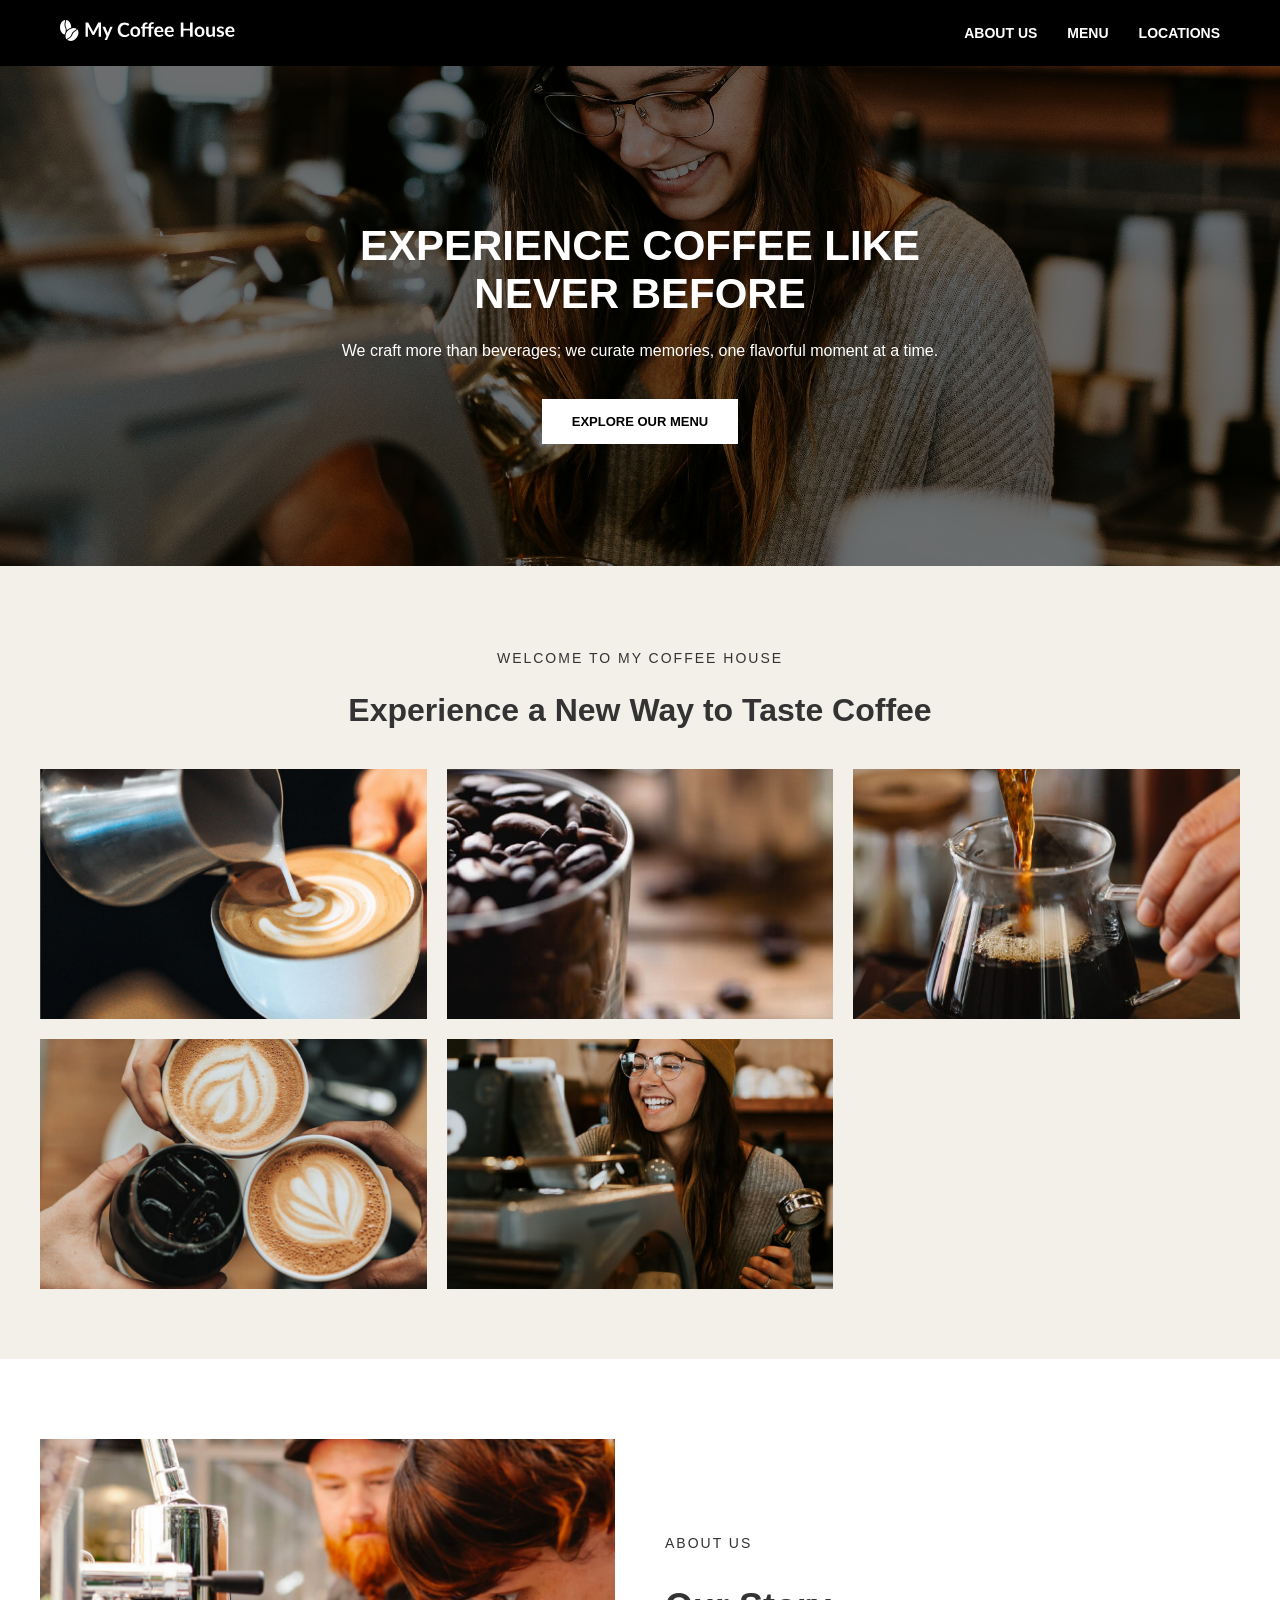
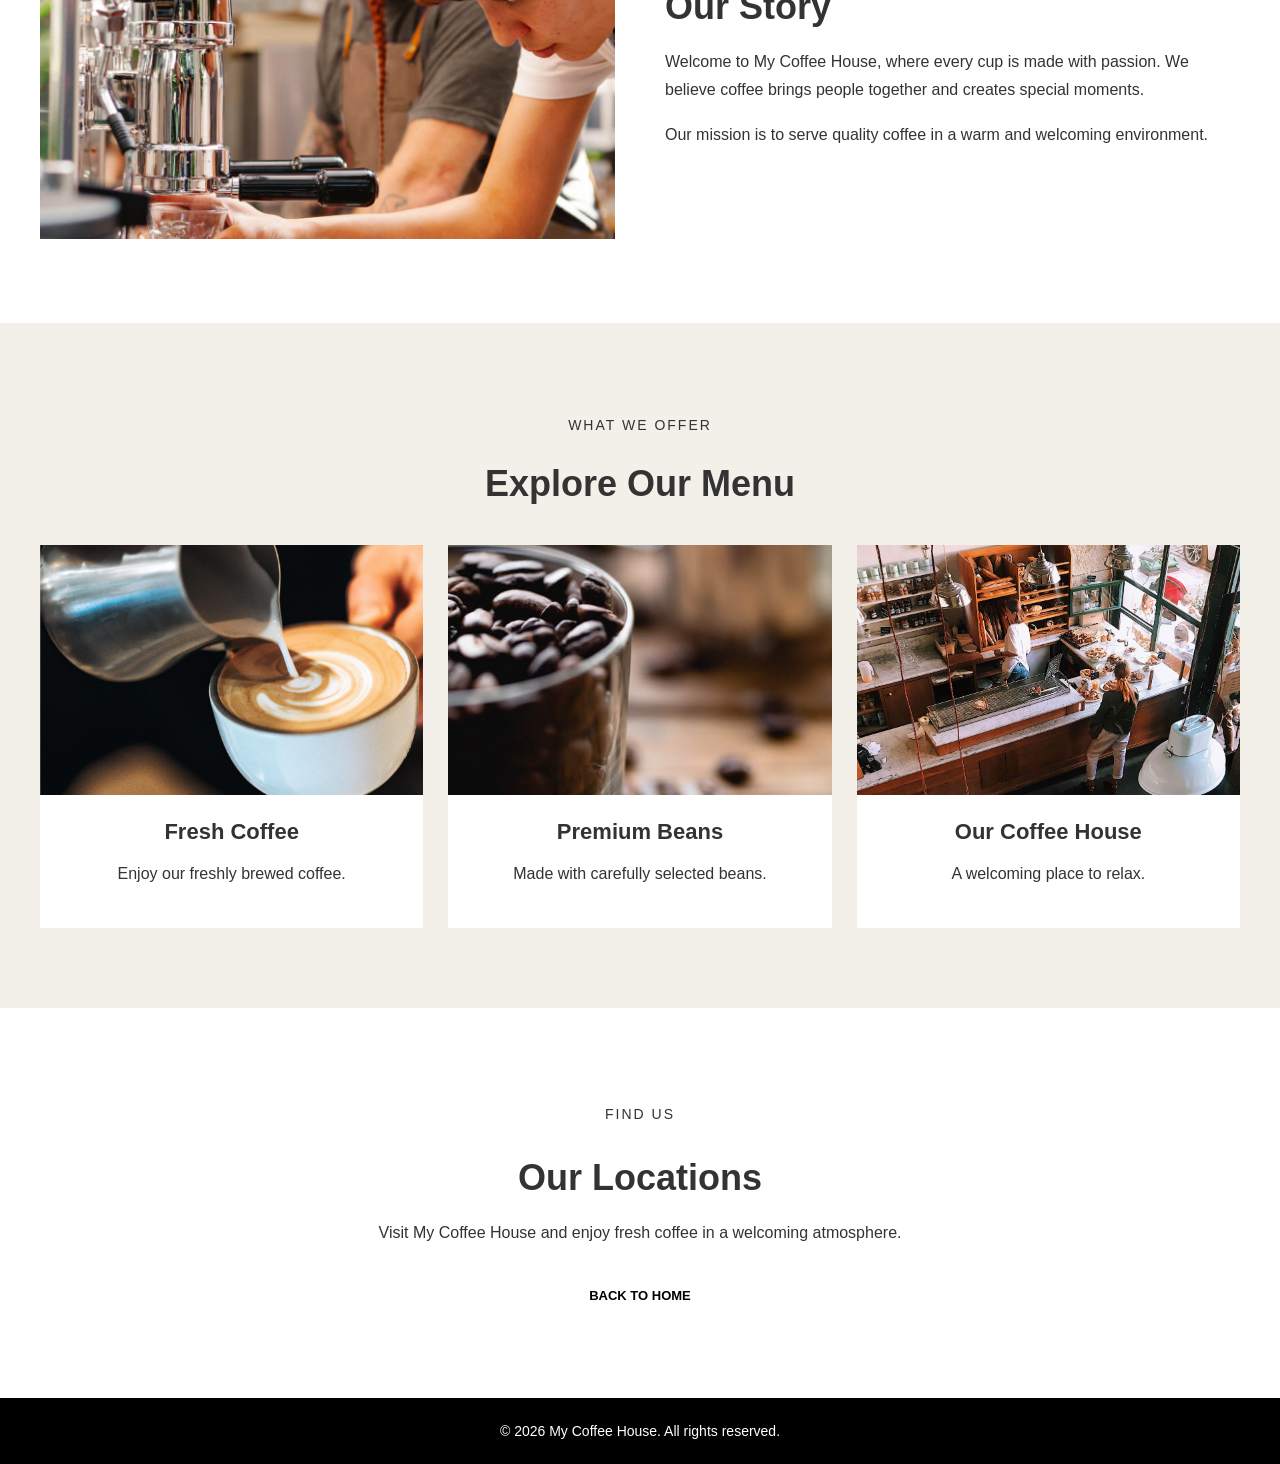
==== index.html @ e70e04a1 "Complete responsive coffee house midterm project" ====
<!DOCTYPE html>
<html lang="en">
<head>
    <meta charset="UTF-8">
    <meta name="viewport" content="width=device-width, initial-scale=1.0">
    <title>Midterm Project</title>

<link rel="stylesheet" href="css/main.css">

</head>
<body>
<!-- Main navigation with the logo and links to the website sections -->

<header>
    <nav aria-label="Main navigation">
        <a href="#home">
            <img src="images/my-coffee-shop-logo.svg"
                 alt="My Coffee House">
        </a>

        <ul>
            <li><a href="#about">About Us</a></li>
            <li><a href="#menu">Menu</a></li>
            <li><a href="#locations">Locations</a></li>
        </ul>
    </nav>
</header>

<main id="home">
  <section class="hero">
        <div class="hero-content">
            <h1>Experience Coffee Like Never Before</h1>
            <p>We craft more than beverages; we curate memories, one flavorful moment at a time.</p>
            <a href="#menu" class="btn">Explore Our Menu</a>
        </div>
    </section>

<!-- Coffee gallery with different coffee photos -->
<section class="coffee-gallery">
    <div class="container">
        <p class="section-label">Welcome to My Coffee House</p>
        <h2>Experience a New Way to Taste Coffee</h2>

        <div class="gallery-grid">
            <img src="images/latte.jpeg" alt="Latte coffee">
            <img src="images/coffee-beans.jpeg" alt="Coffee beans">
            <img src="images/pouring-coffee.jpeg" alt="Pouring coffee">
            <img src="images/three-cups.jpeg" alt="Three cups of coffee">
            <img src="images/smiling-employee.jpeg" alt="Coffee shop employee">
        </div>
    </div>
</section>

<!-- About Us section -->
<section id="about" class="about">
    <div class="container about-grid">
        <div class="about-image">
            <img src="images/about-us.jpeg"
                 alt="Inside our coffee shop">
        </div>

        <div class="about-content">
            <p class="section-label">About Us</p>
            <h2>Our Story</h2>
            <p>
                Welcome to My Coffee House, where
                every cup is made with passion.
                We believe coffee brings people
                together and creates special moments.
            </p>
            <p>
                Our mission is to serve quality
                coffee in a warm and welcoming
                environment.
            </p>
        </div>
    </div>
</section>


<!-- Menu section -->
<section id="menu" class="menu-section">
    <div class="container">
        <p class="section-label">What We Offer</p>
        <h2>Explore Our Menu</h2>

        <div class="menu-grid">
            <div class="menu-item">
                <img src="images/latte.jpeg" alt="Latte coffee">
                <h3>Fresh Coffee</h3>
                <p>Enjoy our freshly brewed coffee.</p>
            </div>

            <div class="menu-item">
                <img src="images/coffee-beans.jpeg" alt="Coffee beans">
                <h3>Premium Beans</h3>
                <p>Made with carefully selected beans.</p>
            </div>

            <div class="menu-item">
                <img src="images/coffee-shop.jpeg" alt="Coffee shop">
                <h3>Our Coffee House</h3>
                <p>A welcoming place to relax.</p>
            </div>
        </div>
    </div>
</section>

<!-- Locations section -->
<section id="locations" class="locations">
    <div class="container">
        <p class="section-label">Find Us</p>
        <h2>Our Locations</h2>

        <p>Visit My Coffee House and enjoy
        fresh coffee in a welcoming atmosphere.</p>

        <a href="#home" class="btn">Back to Home</a>
    </div>
</section>
</main>
<!-- Footer with copyright information -->
<footer class="footer">
    <div class="container">
        <p>&copy; 2026 My Coffee House. All rights reserved.</p>
    </div>
</footer>
</body>
</html>
---- css/main.css ----
/* Basic page styles */
* {
    box-sizing: border-box;
}

body {
    margin: 0;
    font-family: Arial, sans-serif;
    background-color: #f3f0e9;
    color: #333;
}

/* Header and navigation */
header {
    background-color: #000;
    padding: 20px 0;
}

nav {
    max-width: 1200px;
    margin: auto;
    display: flex;
    justify-content: space-between;
    align-items: center;
    padding: 0 20px;
}

nav img {
    width: 180px;
}

nav ul {
    display: flex;
    gap: 30px;
    list-style: none;
    margin: 0;
    padding: 0;
}

nav a {
    color: white;
    text-decoration: none;
    font-weight: bold;
    text-transform: uppercase;
    font-size: 14px;
}

/* Main hero section */
.hero {
    min-height: 500px;
    background-image:
        linear-gradient(rgba(0,0,0,0.55),
        rgba(0,0,0,0.55)),
        url("../images/hero-background.jpg");
    background-size: cover;
    background-position: center;
    display: flex;
    justify-content: center;
    align-items: center;
    text-align: center;
    padding: 60px 20px;
}

.hero-content {
    max-width: 650px;
    color: white;
}

.hero h1 {
    font-size: 42px;
    text-transform: uppercase;
    margin-bottom: 20px;
}

.hero p {
    font-size: 16px;
    line-height: 1.6;
    margin-bottom: 35px;
}

.btn {
    display: inline-block;
    background-color: white;
    color: black;
    padding: 15px 30px;
    text-decoration: none;
    text-transform: uppercase;
    font-weight: bold;
    font-size: 13px;
}

/* Mobile navigation */
@media (max-width: 600px) {
    nav {
        flex-direction: column;
        gap: 15px;
    }

    nav ul {
        gap: 15px;
    }

    .hero h1 {
        font-size: 30px;
    }
}

/* Hero background and text */
.hero {
    min-height: 500px;
    background-image: linear-gradient(
        rgba(0, 0, 0, 0.5),
        rgba(0, 0, 0, 0.5)
    ), url("../images/hero-background.jpg");
    background-size: cover;
    background-position: center;
    display: flex;
    align-items: center;
    justify-content: center;
    text-align: center;
}

.hero-content {
    color: white;
    max-width: 650px;
    padding: 20px;
}

/* Coffee gallery section */
.coffee-gallery {
    padding: 70px 20px;
    text-align: center;
    background-color: #f3f0e9;
}

.container {
    max-width: 1200px;
    margin: 0 auto;
}

.section-label {
    font-size: 14px;
    text-transform: uppercase;
    letter-spacing: 2px;
}

.coffee-gallery h2 {
    font-size: 32px;
    margin-bottom: 40px;
}

.gallery-grid {
    display: grid;
    grid-template-columns: repeat(3, 1fr);
    gap: 20px;
}

.gallery-grid img {
    width: 100%;
    height: 250px;
    object-fit: cover;
    display: block;
}

/* Tablet */
@media (max-width: 900px) {
    .gallery-grid {
        grid-template-columns: repeat(2, 1fr);
    }
}

/* Mobile */
@media (max-width: 600px) {
    .gallery-grid {
        grid-template-columns: 1fr;
    }

    .coffee-gallery h2 {
        font-size: 26px;
    }
}

/* About Us section */
.about {
    padding: 80px 20px;
    background-color: #ffffff;
}

.about-grid {
    display: grid;
    grid-template-columns: 1fr 1fr;
    gap: 50px;
    align-items: center;
}

.about-image img {
    width: 100%;
    height: 400px;
    object-fit: cover;
}

.about-content h2 {
    font-size: 36px;
    margin-bottom: 20px;
}

.about-content p {
    line-height: 1.8;
}

/* Mobile About Us */
@media (max-width: 600px) {
    .about-grid {
        grid-template-columns: 1fr;
    }

    .about-image img {
        height: auto;
    }
}

/* Menu section */
.menu-section {
    padding: 80px 20px;
    background-color: #f3f0e9;
    text-align: center;
}

.menu-section h2 {
    font-size: 36px;
    margin-bottom: 40px;
}

.menu-grid {
    display: grid;
    grid-template-columns: repeat(3, 1fr);
    gap: 25px;
}

.menu-item {
    background-color: white;
    padding-bottom: 25px;
}

.menu-item img {
    width: 100%;
    height: 250px;
    object-fit: cover;
}

.menu-item h3 {
    font-size: 22px;
    margin: 20px 0 10px;
}

.menu-item p {
    padding: 0 15px;
    line-height: 1.6;
}

/* Responsive menu */
@media (max-width: 900px) {
    .menu-grid {
        grid-template-columns: repeat(2, 1fr);
    }
}

@media (max-width: 600px) {
    .menu-grid {
        grid-template-columns: 1fr;
    }
}
/* Locations section */
.locations {
    padding: 80px 20px;
    background-color: #ffffff;
    text-align: center;
}

.locations h2 {
    font-size: 36px;
    margin-bottom: 20px;
}

.locations p {
    line-height: 1.8;
    margin-bottom: 25px;
}
/* Footer styles */
.footer {
    background-color: #000;
    color: white;
    text-align: center;
    padding: 25px 20px;
}

.footer p {
    margin: 0;
    font-size: 14px;
}

/* Navigation spacing */
.header nav {
    display: flex;
    justify-content: space-between;
    align-items: center;
    gap: 20px;
}

.header nav > div {
    display: flex;
    align-items: center;
    gap: 25px;
}

@media (max-width: 600px) {
    .header nav {
        flex-direction: column;
        gap: 15px;
    }

    .header nav > div {
        gap: 15px;
        flex-wrap: wrap;
        justify-content: center;
    }
}
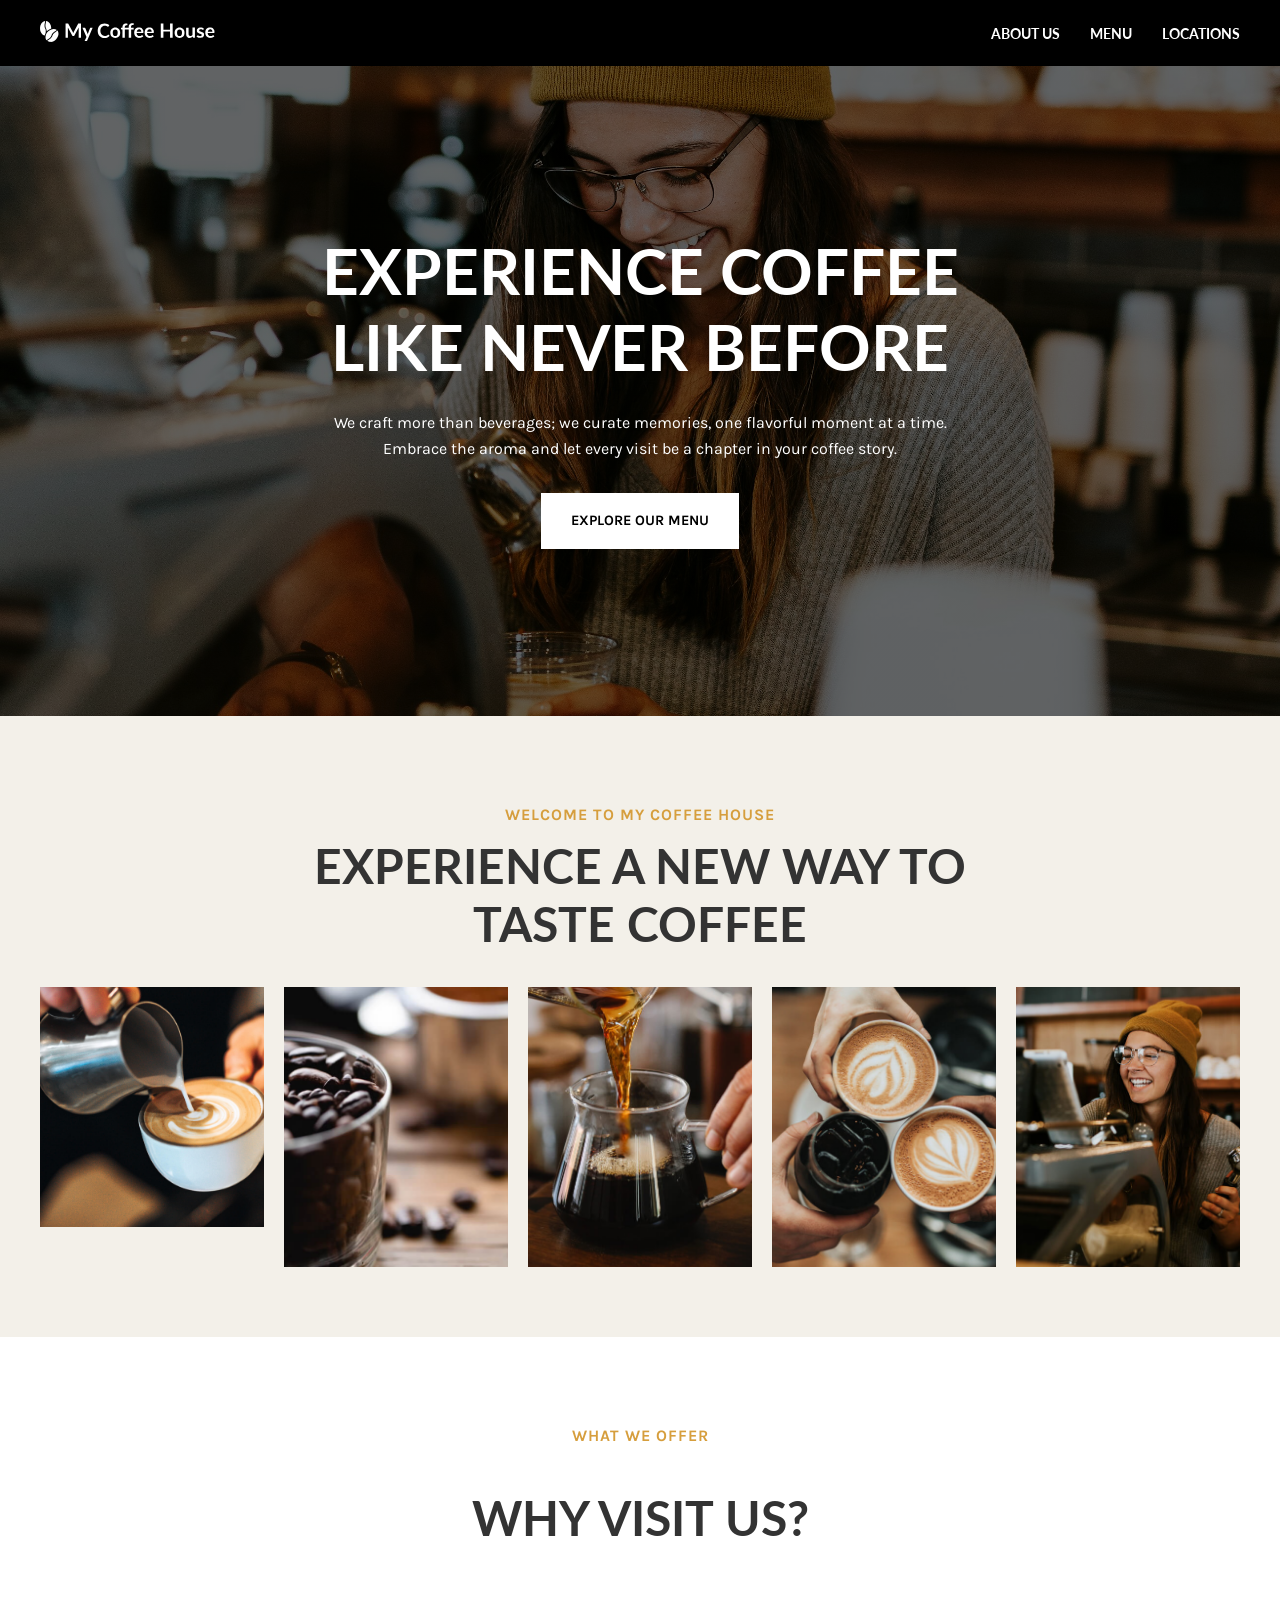
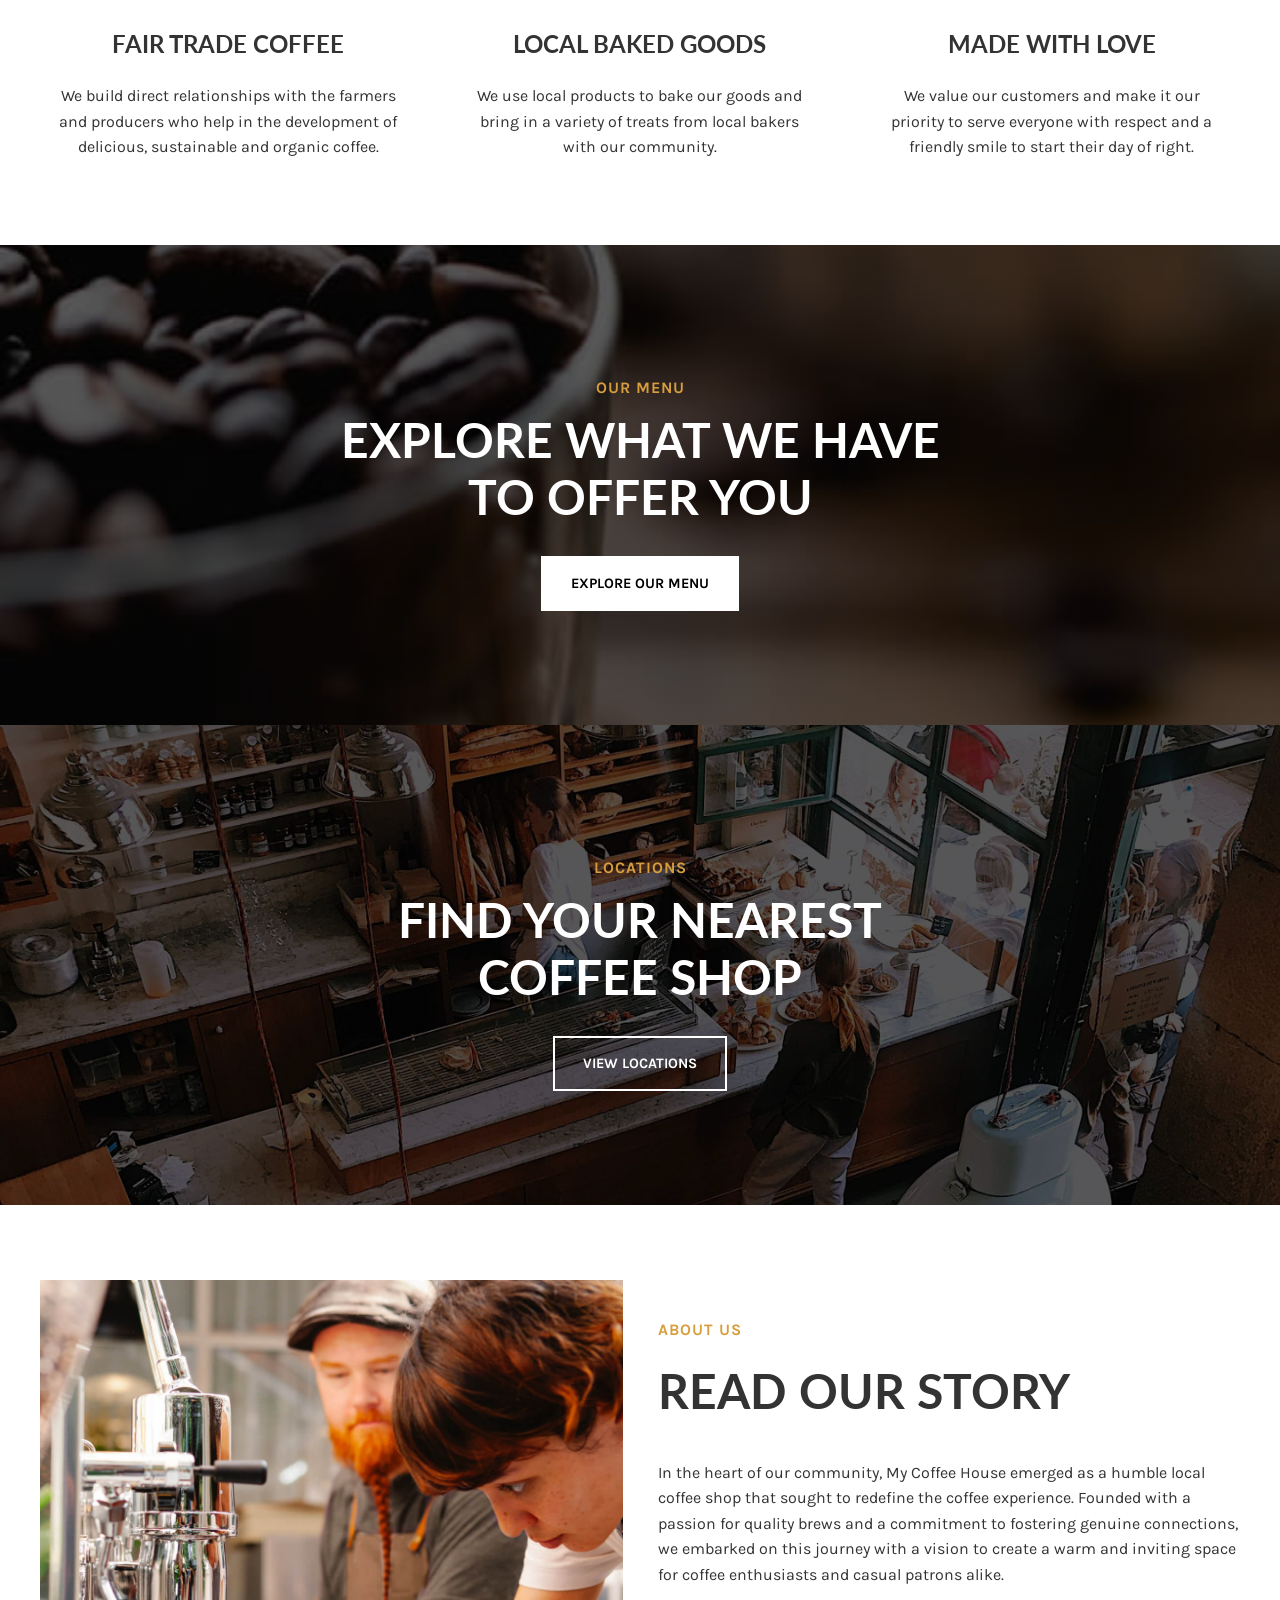
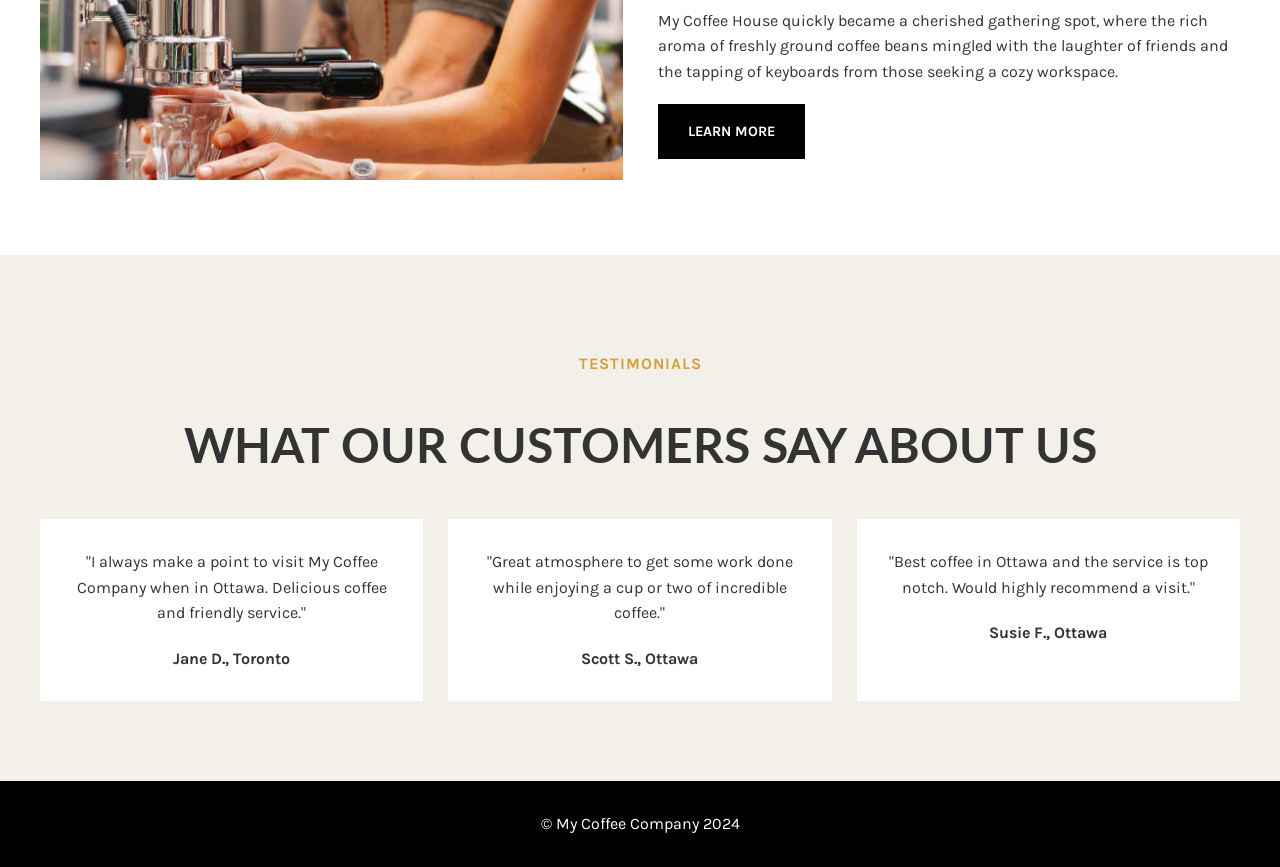
==== commit 8903c2c4: "Update midterm website layout and styling" ====
--- a/index.html
+++ b/index.html
@@ -4,22 +4,19 @@
 <head>
     <meta charset="UTF-8">
     <meta name="viewport" content="width=device-width, initial-scale=1.0">
-    <title>Midterm Project</title>
-
-<link rel="stylesheet" href="css/main.css">
-
+    <meta name="description" content="Discover delicious coffee, local baked goods and a welcoming atmosphere at My Coffee House.">
+    <title>My Coffee House</title>
+    <link rel="stylesheet" href="css/main.css">
 </head>
 <body>
-<!-- Main navigation with the logo and links to the website sections -->
 
-<header>
-    <nav aria-label="Main navigation">
-        <a href="#home">
-            <img src="images/my-coffee-shop-logo.svg"
-                 alt="My Coffee House">
+<header class="site-header">
+    <nav class="container" aria-label="Main navigation">
+        <a href="#home" class="logo" aria-label="My Coffee House homepage">
+            <img src="images/my-coffee-shop-logo.svg" alt="My Coffee House">
         </a>
 
-        <ul>
+        <ul class="nav-links">
             <li><a href="#about">About Us</a></li>
             <li><a href="#menu">Menu</a></li>
             <li><a href="#locations">Locations</a></li>
@@ -28,103 +25,164 @@
 </header>
 
 <main id="home">
-  <section class="hero">
-        <div class="hero-content">
-            <h1>Experience Coffee Like Never Before</h1>
-            <p>We craft more than beverages; we curate memories, one flavorful moment at a time.</p>
-            <a href="#menu" class="btn">Explore Our Menu</a>
+
+    <!-- Hero section -->
+    <section class="hero">
+        <div class="container hero-content">
+            <h1>Experience coffee like never before</h1>
+            <p>
+                We craft more than beverages; we curate memories, one
+                flavorful moment at a time. Embrace the aroma and let
+                every visit be a chapter in your coffee story.
+            </p>
+            <a href="#menu" class="btn">Explore our menu</a>
         </div>
     </section>
 
-<!-- Coffee gallery with different coffee photos -->
-<section class="coffee-gallery">
-    <div class="container">
-        <p class="section-label">Welcome to My Coffee House</p>
-        <h2>Experience a New Way to Taste Coffee</h2>
+    <!-- Welcome and coffee gallery -->
+    <section class="coffee-gallery">
+        <div class="container">
+            <p class="section-label">Welcome to My Coffee House</p>
+            <h2>EXPERIENCE A NEW WAY TO TASTE COFFEE</h2>
 
-        <div class="gallery-grid">
-            <img src="images/latte.jpeg" alt="Latte coffee">
-            <img src="images/coffee-beans.jpeg" alt="Coffee beans">
-            <img src="images/pouring-coffee.jpeg" alt="Pouring coffee">
-            <img src="images/three-cups.jpeg" alt="Three cups of coffee">
-            <img src="images/smiling-employee.jpeg" alt="Coffee shop employee">
+            <div class="gallery-grid">
+                <img src="images/latte.jpeg" alt="Latte coffee">
+                <img src="images/coffee-beans.jpeg" alt="Coffee beans">
+                <img src="images/pouring-coffee.jpeg" alt="Pouring coffee">
+                <img src="images/three-cups.jpeg" alt="Three cups of coffee">
+                <img src="images/smiling-employee.jpeg" alt="Coffee shop employee">
+            </div>
         </div>
-    </div>
-</section>
+    </section>
 
-<!-- About Us section -->
-<section id="about" class="about">
-    <div class="container about-grid">
-        <div class="about-image">
-            <img src="images/about-us.jpeg"
-                 alt="Inside our coffee shop">
+    <!-- What we offer -->
+    <section class="offers">
+        <div class="container">
+            <p class="section-label">What we Offer</p>
+            <h2>Why visit us?</h2>
+
+            <div class="offers-grid">
+                <article class="offer-item">
+                    <h3>Fair Trade Coffee</h3>
+                    <p>
+                        We build direct relationships with the farmers and
+                        producers who help in the development of delicious,
+                        sustainable and organic coffee.
+                    </p>
+                </article>
+
+                <article class="offer-item">
+                    <h3>Local baked goods</h3>
+                    <p>
+                        We use local products to bake our goods and bring in
+                        a variety of treats from local bakers with our community.
+                    </p>
+                </article>
+
+                <article class="offer-item">
+                    <h3>Made with love</h3>
+                    <p>
+                        We value our customers and make it our priority to
+                        serve everyone with respect and a friendly smile
+                        to start their day of right.
+                    </p>
+                </article>
+            </div>
         </div>
+    </section>
 
-        <div class="about-content">
-            <p class="section-label">About Us</p>
-            <h2>Our Story</h2>
-            <p>
-                Welcome to My Coffee House, where
-                every cup is made with passion.
-                We believe coffee brings people
-                together and creates special moments.
-            </p>
-            <p>
-                Our mission is to serve quality
-                coffee in a warm and welcoming
-                environment.
-            </p>
+    <!-- Menu section -->
+    <section id="menu" class="menu-section">
+        <div class="container">
+            <p class="section-label">Our Menu</p>
+            <h2>Explore what we have to offer you</h2>
+            <a href="#" class="btn">Explore our menu</a>
         </div>
-    </div>
-</section>
+    </section>
 
+    <!-- Locations section -->
+    <section id="locations" class="locations">
+        <div class="container">
+            <p class="section-label">Locations</p>
+            <h2>Find your nearest coffee shop</h2>
+            <a href="#" class="btn btn-outline">View Locations</a>
+        </div>
+    </section>
 
-<!-- Menu section -->
-<section id="menu" class="menu-section">
-    <div class="container">
-        <p class="section-label">What We Offer</p>
-        <h2>Explore Our Menu</h2>
-
-        <div class="menu-grid">
-            <div class="menu-item">
-                <img src="images/latte.jpeg" alt="Latte coffee">
-                <h3>Fresh Coffee</h3>
-                <p>Enjoy our freshly brewed coffee.</p>
+    <!-- About Us -->
+    <section id="about" class="about">
+        <div class="container about-grid">
+            <div class="about-image">
+                <img src="images/about-us.jpeg" alt="Inside our coffee shop">
             </div>
 
-            <div class="menu-item">
-                <img src="images/coffee-beans.jpeg" alt="Coffee beans">
-                <h3>Premium Beans</h3>
-                <p>Made with carefully selected beans.</p>
-            </div>
+            <div class="about-content">
+                <p class="section-label">About Us</p>
+                <h2>Read our story</h2>
 
-            <div class="menu-item">
-                <img src="images/coffee-shop.jpeg" alt="Coffee shop">
-                <h3>Our Coffee House</h3>
-                <p>A welcoming place to relax.</p>
+                <p>
+                    In the heart of our community, My Coffee House emerged
+                    as a humble local coffee shop that sought to redefine
+                    the coffee experience. Founded with a passion for
+                    quality brews and a commitment to fostering genuine
+                    connections, we embarked on this journey with a vision
+                    to create a warm and inviting space for coffee
+                    enthusiasts and casual patrons alike.
+                </p>
+
+                <p>
+                    My Coffee House quickly became a cherished gathering
+                    spot, where the rich aroma of freshly ground coffee
+                    beans mingled with the laughter of friends and the
+                    tapping of keyboards from those seeking a cozy workspace.
+                </p>
+
+                <a href="#" class="btn">Learn more</a>
             </div>
         </div>
-    </div>
-</section>
+    </section>
 
-<!-- Locations section -->
-<section id="locations" class="locations">
-    <div class="container">
-        <p class="section-label">Find Us</p>
-        <h2>Our Locations</h2>
+    <!-- Testimonials -->
+    <section class="testimonials">
+        <div class="container">
+            <p class="section-label">Testimonials</p>
+            <h2>What our customers say about us</h2>
 
-        <p>Visit My Coffee House and enjoy
-        fresh coffee in a welcoming atmosphere.</p>
+            <div class="testimonials-grid">
+                <blockquote>
+                    <p>
+                        "I always make a point to visit My Coffee Company
+                        when in Ottawa. Delicious coffee and friendly service."
+                    </p>
+                    <footer>Jane D., Toronto</footer>
+                </blockquote>
 
-        <a href="#home" class="btn">Back to Home</a>
-    </div>
-</section>
+                <blockquote>
+                    <p>
+                        "Great atmosphere to get some work done while
+                        enjoying a cup or two of incredible coffee."
+                    </p>
+                    <footer>Scott S., Ottawa</footer>
+                </blockquote>
+
+                <blockquote>
+                    <p>
+                        "Best coffee in Ottawa and the service is top notch.
+                        Would highly recommend a visit."
+                    </p>
+                    <footer>Susie F., Ottawa</footer>
+                </blockquote>
+            </div>
+        </div>
+    </section>
+
 </main>
-<!-- Footer with copyright information -->
+
 <footer class="footer">
     <div class="container">
-        <p>&copy; 2026 My Coffee House. All rights reserved.</p>
+        <p>&copy; My Coffee Company 2024</p>
     </div>
 </footer>
+
 </body>
 </html>
--- a/css/main.css
+++ b/css/main.css
@@ -1,328 +1,421 @@
 
-/* Basic page styles */
+@import url('https://fonts.googleapis.com/css2?family=Karla:wght@400;500;600;700&family=Lato:wght@400;700;900&display=swap');
+
+/* Base styles - mobile first */
+:root {
+    --black: #000000;
+    --white: #ffffff;
+    --cream: #f3f0e9;
+    --gold: #d69e3d;
+    --text: #333333;
+}
+
 * {
     box-sizing: border-box;
 }
 
+html {
+    scroll-behavior: smooth;
+}
+
 body {
     margin: 0;
-    font-family: Arial, sans-serif;
-    background-color: #f3f0e9;
-    color: #333;
+    font-family: 'Karla', sans-serif;
+    color: var(--text);
+    background: var(--cream);
+    line-height: 1.6;
+}
+
+img {
+    display: block;
+    max-width: 100%;
+}
+
+.container {
+    width: min(100% - 40px, 1200px);
+    margin-inline: auto;
+}
+
+h1, h2, h3, nav {
+    font-family: 'Lato', sans-serif;
+}
+
+h1, h2, h3 {
+    line-height: 1.2;
+}
+
+h2 {
+    font-size: 2rem;
+    text-transform: uppercase;
+}
+
+.section-label {
+    color: var(--gold);
+    text-transform: uppercase;
+    font-weight: 700;
+    letter-spacing: 1px;
+    margin-bottom: 10px;
 }
 
 /* Header and navigation */
-header {
-    background-color: #000;
+.site-header {
+    background: var(--black);
     padding: 20px 0;
 }
 
-nav {
-    max-width: 1200px;
-    margin: auto;
+.site-header nav {
     display: flex;
-    justify-content: space-between;
+    flex-direction: column;
     align-items: center;
-    padding: 0 20px;
-}
-
-nav img {
+    gap: 20px;
+}
+
+.logo img {
     width: 180px;
 }
 
-nav ul {
-    display: flex;
-    gap: 30px;
-    list-style: none;
-    margin: 0;
-    padding: 0;
-}
-
-nav a {
-    color: white;
-    text-decoration: none;
-    font-weight: bold;
-    text-transform: uppercase;
-    font-size: 14px;
-}
-
-/* Main hero section */
-.hero {
-    min-height: 500px;
-    background-image:
-        linear-gradient(rgba(0,0,0,0.55),
-        rgba(0,0,0,0.55)),
-        url("../images/hero-background.jpg");
-    background-size: cover;
-    background-position: center;
+.nav-links {
     display: flex;
     justify-content: center;
-    align-items: center;
-    text-align: center;
-    padding: 60px 20px;
-}
-
-.hero-content {
-    max-width: 650px;
-    color: white;
-}
-
-.hero h1 {
-    font-size: 42px;
-    text-transform: uppercase;
-    margin-bottom: 20px;
-}
-
-.hero p {
-    font-size: 16px;
-    line-height: 1.6;
-    margin-bottom: 35px;
-}
-
+    flex-wrap: wrap;
+    gap: 15px;
+    list-style: none;
+    padding: 0;
+    margin: 0;
+}
+
+.nav-links a {
+    color: var(--white);
+    text-decoration: none;
+    text-transform: uppercase;
+    font-size: 0.9rem;
+    font-weight: 700;
+    transition: color 0.3s ease;
+}
+
+.nav-links a:hover,
+.nav-links a:focus-visible {
+    color: var(--gold);
+}
+
+/* Buttons */
 .btn {
     display: inline-block;
-    background-color: white;
-    color: black;
-    padding: 15px 30px;
+    padding: 14px 28px;
+    border: 2px solid var(--white);
+    background: var(--white);
+    color: var(--black);
     text-decoration: none;
     text-transform: uppercase;
-    font-weight: bold;
-    font-size: 13px;
-}
-
-/* Mobile navigation */
-@media (max-width: 600px) {
-    nav {
-        flex-direction: column;
-        gap: 15px;
-    }
-
-    nav ul {
-        gap: 15px;
-    }
-
-    .hero h1 {
-        font-size: 30px;
-    }
-}
-
-/* Hero background and text */
+    font-family: 'Karla', sans-serif;
+    font-size: 0.9rem;
+    font-weight: 700;
+    text-align: center;
+    transition: background-color 0.3s ease,
+                color 0.3s ease,
+                border-color 0.3s ease;
+}
+
+.btn:hover,
+.btn:focus-visible {
+    background: var(--gold);
+    color: var(--black);
+    border-color: var(--white);
+}
+
+.btn-outline {
+    background: transparent;
+    color: var(--white);
+}
+
+.btn-outline:hover,
+.btn-outline:focus-visible {
+    background: var(--white);
+    color: var(--black);
+    border-color: var(--white);
+}
+
+a:focus-visible {
+    outline: 3px solid var(--gold);
+    outline-offset: 4px;
+}
+
+/* Hero */
 .hero {
-    min-height: 500px;
-    background-image: linear-gradient(
-        rgba(0, 0, 0, 0.5),
-        rgba(0, 0, 0, 0.5)
-    ), url("../images/hero-background.jpg");
-    background-size: cover;
-    background-position: center;
+    min-height: 560px;
     display: flex;
     align-items: center;
-    justify-content: center;
-    text-align: center;
+    text-align: center;
+    color: var(--white);
+    padding: 80px 0;
+    background:
+        linear-gradient(rgba(0,0,0,0.55), rgba(0,0,0,0.55)),
+        url("../images/hero-background.jpg") center / cover no-repeat;
 }
 
 .hero-content {
-    color: white;
-    max-width: 650px;
-    padding: 20px;
-}
-
-/* Coffee gallery section */
+    max-width: 720px;
+}
+
+.hero h1 {
+    font-size: 2.4rem;
+    text-transform: uppercase;
+    margin: 0 0 24px;
+}
+
+.hero p {
+    font-size: 1rem;
+    margin: 0 auto 32px;
+    max-width: 620px;
+}
+
+/* Gallery */
 .coffee-gallery {
-    padding: 70px 20px;
-    text-align: center;
-    background-color: #f3f0e9;
-}
-
-.container {
-    max-width: 1200px;
-    margin: 0 auto;
-}
-
-.section-label {
-    font-size: 14px;
-    text-transform: uppercase;
-    letter-spacing: 2px;
+    padding: 70px 0;
+    text-align: center;
 }
 
 .coffee-gallery h2 {
-    font-size: 32px;
-    margin-bottom: 40px;
+    max-width: 800px;
+    margin: 0 auto 35px;
 }
 
 .gallery-grid {
     display: grid;
-    grid-template-columns: repeat(3, 1fr);
-    gap: 20px;
+    grid-template-columns: repeat(2, minmax(0, 1fr));
+    gap: 12px;
 }
 
 .gallery-grid img {
     width: 100%;
+    height: 180px;
+    object-fit: cover;
+}
+
+.gallery-grid img:first-child {
+    grid-column: 1 / -1;
     height: 250px;
-    object-fit: cover;
-    display: block;
-}
-
-/* Tablet */
-@media (max-width: 900px) {
-    .gallery-grid {
-        grid-template-columns: repeat(2, 1fr);
-    }
-}
-
-/* Mobile */
-@media (max-width: 600px) {
-    .gallery-grid {
-        grid-template-columns: 1fr;
-    }
-
-    .coffee-gallery h2 {
-        font-size: 26px;
-    }
-}
-
-/* About Us section */
+}
+
+/* What we offer */
+.offers {
+    padding: 70px 0;
+    text-align: center;
+    background: var(--white);
+}
+
+.offers-grid {
+    display: grid;
+    grid-template-columns: 1fr;
+    gap: 35px;
+    margin-top: 45px;
+}
+
+.offer-item {
+    padding: 15px;
+}
+
+.offer-item h3 {
+    font-size: 1.5rem;
+    text-transform: uppercase;
+}
+
+.offer-item p {
+    max-width: 360px;
+    margin: 0 auto;
+}
+
+/* Menu and locations */
+.menu-section,
+.locations {
+    min-height: 400px;
+    display: flex;
+    align-items: center;
+    text-align: center;
+    padding: 80px 0;
+    color: var(--white);
+}
+
+.menu-section {
+    background:
+        linear-gradient(rgba(0,0,0,0.65), rgba(0,0,0,0.65)),
+        url("../images/coffee-beans.jpeg") center / cover no-repeat;
+}
+
+.locations {
+    background:
+        linear-gradient(rgba(0,0,0,0.65), rgba(0,0,0,0.65)),
+        url("../images/coffee-shop.jpeg") center / cover no-repeat;
+}
+
+.menu-section h2,
+.locations h2 {
+    margin: 0 auto 30px;
+    max-width: 650px;
+}
+
+/* About */
 .about {
-    padding: 80px 20px;
-    background-color: #ffffff;
+    padding: 75px 0;
+    background: var(--white);
 }
 
 .about-grid {
     display: grid;
-    grid-template-columns: 1fr 1fr;
-    gap: 50px;
+    grid-template-columns: 1fr;
+    gap: 35px;
     align-items: center;
 }
 
 .about-image img {
     width: 100%;
-    height: 400px;
+    height: 350px;
     object-fit: cover;
 }
 
 .about-content h2 {
-    font-size: 36px;
+    margin-top: 0;
+}
+
+.about-content p {
     margin-bottom: 20px;
 }
 
-.about-content p {
-    line-height: 1.8;
-}
-
-/* Mobile About Us */
-@media (max-width: 600px) {
-    .about-grid {
-        grid-template-columns: 1fr;
-    }
-
-    .about-image img {
-        height: auto;
-    }
-}
-
-/* Menu section */
-.menu-section {
-    padding: 80px 20px;
-    background-color: #f3f0e9;
-    text-align: center;
-}
-
-.menu-section h2 {
-    font-size: 36px;
-    margin-bottom: 40px;
-}
-
-.menu-grid {
+.about-content .btn {
+    background: var(--black);
+    color: var(--white);
+    border-color: var(--black);
+}
+
+.about-content .btn:hover,
+.about-content .btn:focus-visible {
+    background: var(--gold);
+    color: var(--black);
+    border-color: var(--gold);
+}
+
+/* Testimonials */
+.testimonials {
+    padding: 80px 0;
+    text-align: center;
+}
+
+.testimonials-grid {
     display: grid;
-    grid-template-columns: repeat(3, 1fr);
+    grid-template-columns: 1fr;
     gap: 25px;
-}
-
-.menu-item {
-    background-color: white;
-    padding-bottom: 25px;
-}
-
-.menu-item img {
-    width: 100%;
-    height: 250px;
-    object-fit: cover;
-}
-
-.menu-item h3 {
-    font-size: 22px;
-    margin: 20px 0 10px;
-}
-
-.menu-item p {
-    padding: 0 15px;
-    line-height: 1.6;
-}
-
-/* Responsive menu */
-@media (max-width: 900px) {
-    .menu-grid {
-        grid-template-columns: repeat(2, 1fr);
-    }
-}
-
-@media (max-width: 600px) {
-    .menu-grid {
-        grid-template-columns: 1fr;
-    }
-}
-/* Locations section */
-.locations {
-    padding: 80px 20px;
-    background-color: #ffffff;
-    text-align: center;
-}
-
-.locations h2 {
-    font-size: 36px;
-    margin-bottom: 20px;
-}
-
-.locations p {
-    line-height: 1.8;
-    margin-bottom: 25px;
-}
-/* Footer styles */
+    margin-top: 45px;
+}
+
+.testimonials blockquote {
+    margin: 0;
+    padding: 30px 25px;
+    background: var(--white);
+}
+
+.testimonials blockquote p {
+    margin: 0 0 20px;
+}
+
+.testimonials blockquote footer {
+    font-weight: 700;
+}
+
+/* Footer */
 .footer {
-    background-color: #000;
-    color: white;
-    text-align: center;
-    padding: 25px 20px;
+    background: var(--black);
+    color: var(--white);
+    text-align: center;
+    padding: 30px 20px;
 }
 
 .footer p {
     margin: 0;
-    font-size: 14px;
-}
-
-/* Navigation spacing */
-.header nav {
-    display: flex;
-    justify-content: space-between;
-    align-items: center;
-    gap: 20px;
-}
-
-.header nav > div {
-    display: flex;
-    align-items: center;
-    gap: 25px;
-}
-
-@media (max-width: 600px) {
-    .header nav {
-        flex-direction: column;
-        gap: 15px;
-    }
-
-    .header nav > div {
-        gap: 15px;
-        flex-wrap: wrap;
-        justify-content: center;
-    }
-}
+}
+
+/* Tablet */
+@media (min-width: 768px) {
+    .site-header nav {
+        flex-direction: row;
+        justify-content: space-between;
+    }
+
+    .nav-links {
+        gap: 30px;
+    }
+
+    .hero h1 {
+        font-size: 3.5rem;
+    }
+
+    h2 {
+        font-size: 2.5rem;
+    }
+
+    .gallery-grid {
+        grid-template-columns: repeat(3, minmax(0, 1fr));
+        gap: 18px;
+    }
+
+    .gallery-grid img,
+    .gallery-grid img:first-child {
+        grid-column: auto;
+        height: 240px;
+    }
+
+    .offers-grid {
+        grid-template-columns: repeat(3, 1fr);
+    }
+
+    .about-grid {
+        grid-template-columns: 1fr 1fr;
+    }
+
+    .testimonials-grid {
+        grid-template-columns: repeat(3, 1fr);
+    }
+}
+
+/* Desktop */
+@media (min-width: 1100px) {
+    .hero {
+        min-height: 650px;
+    }
+
+    .hero h1 {
+        font-size: 4rem;
+    }
+
+    h2 {
+        font-size: 3rem;
+    }
+
+    .gallery-grid {
+        grid-template-columns: repeat(5, minmax(0, 1fr));
+        gap: 20px;
+    }
+
+    .gallery-grid img {
+        height: 280px;
+    }
+
+    .about-image img {
+        height: 500px;
+    }
+
+    .menu-section,
+    .locations {
+        min-height: 480px;
+    }
+}
+
+@media (prefers-reduced-motion: reduce) {
+    html {
+        scroll-behavior: auto;
+    }
+
+    .btn,
+    .nav-links a {
+        transition: none;
+    }
+}
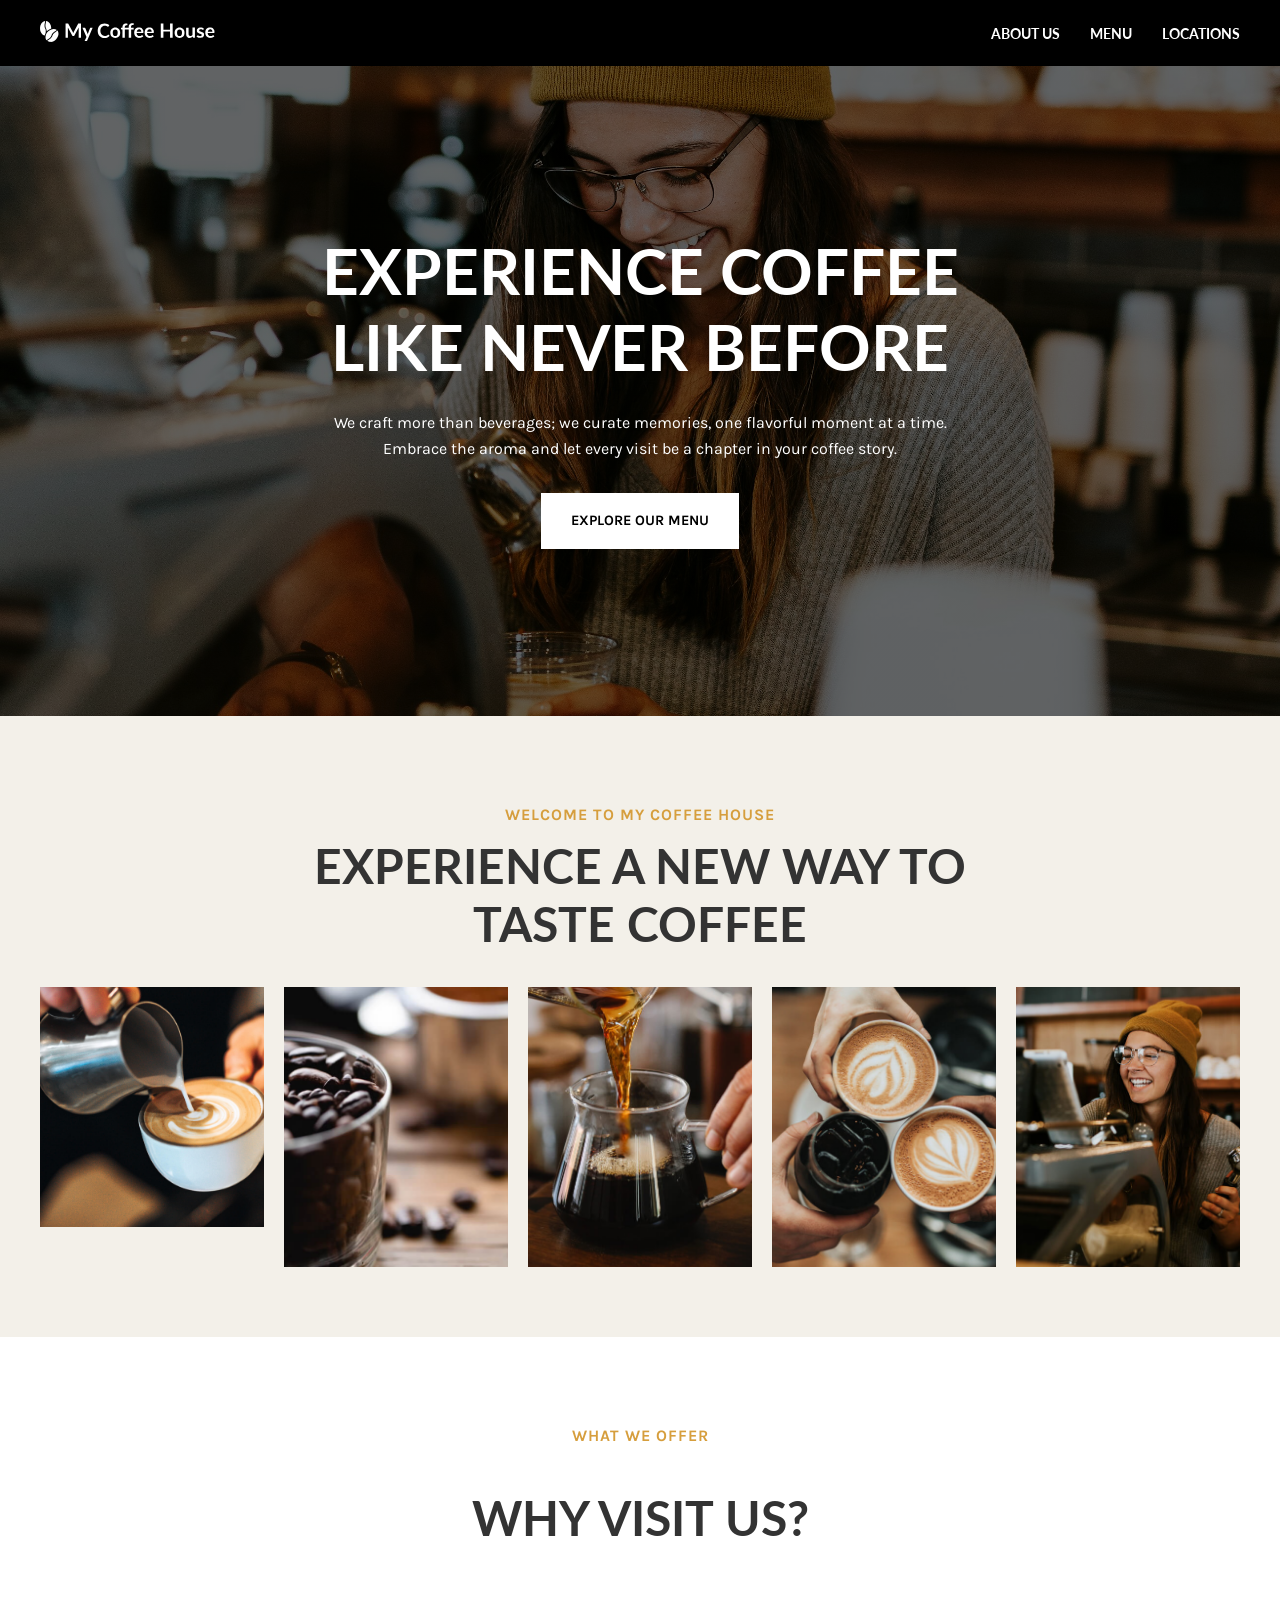
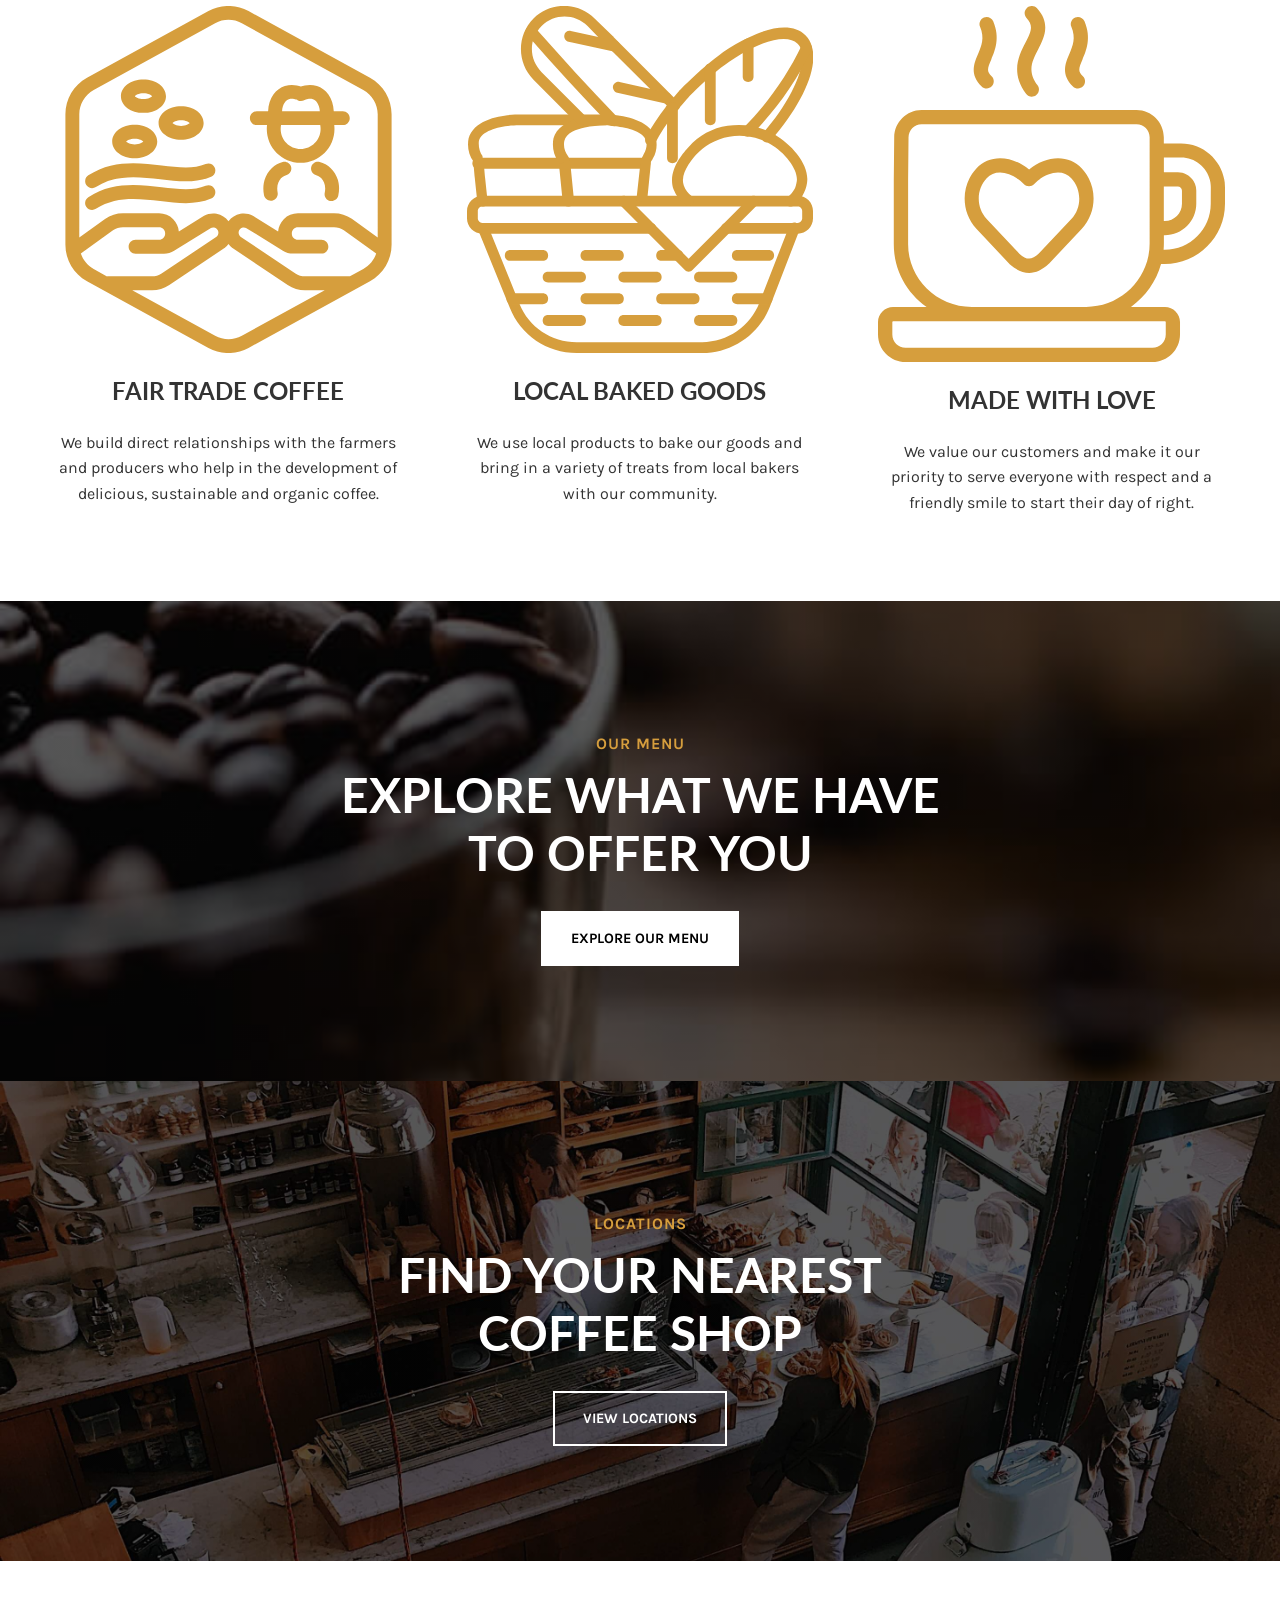
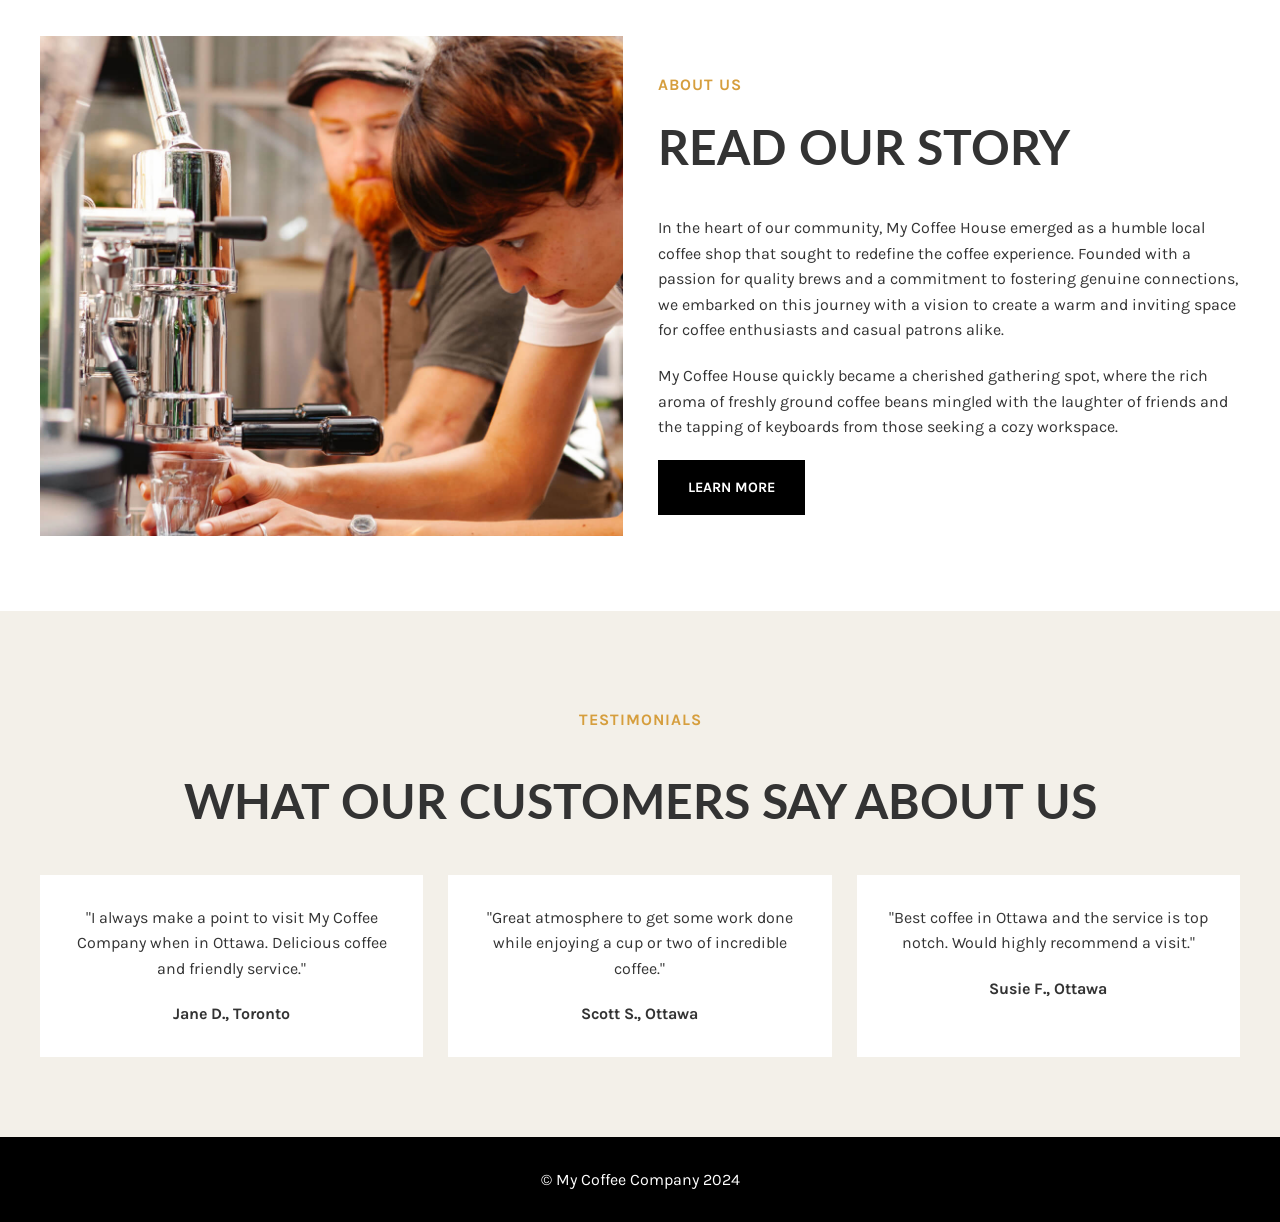
==== commit 73f81469: "Add icons to Why Visit Us section" ====
--- a/index.html
+++ b/index.html
@@ -63,6 +63,7 @@
 
             <div class="offers-grid">
                 <article class="offer-item">
+                    <img src="images/fair-trade.svg" alt="" class="offer-icon">
                     <h3>Fair Trade Coffee</h3>
                     <p>
                         We build direct relationships with the farmers and
@@ -72,6 +73,7 @@
                 </article>
 
                 <article class="offer-item">
+                    <img src="images/local-baked-goods.svg" alt="" class="offer-icon">
                     <h3>Local baked goods</h3>
                     <p>
                         We use local products to bake our goods and bring in
@@ -80,6 +82,7 @@
                 </article>
 
                 <article class="offer-item">
+                    <img src="images/made-with-love.svg" alt="" class="offer-icon">
                     <h3>Made with love</h3>
                     <p>
                         We value our customers and make it our priority to
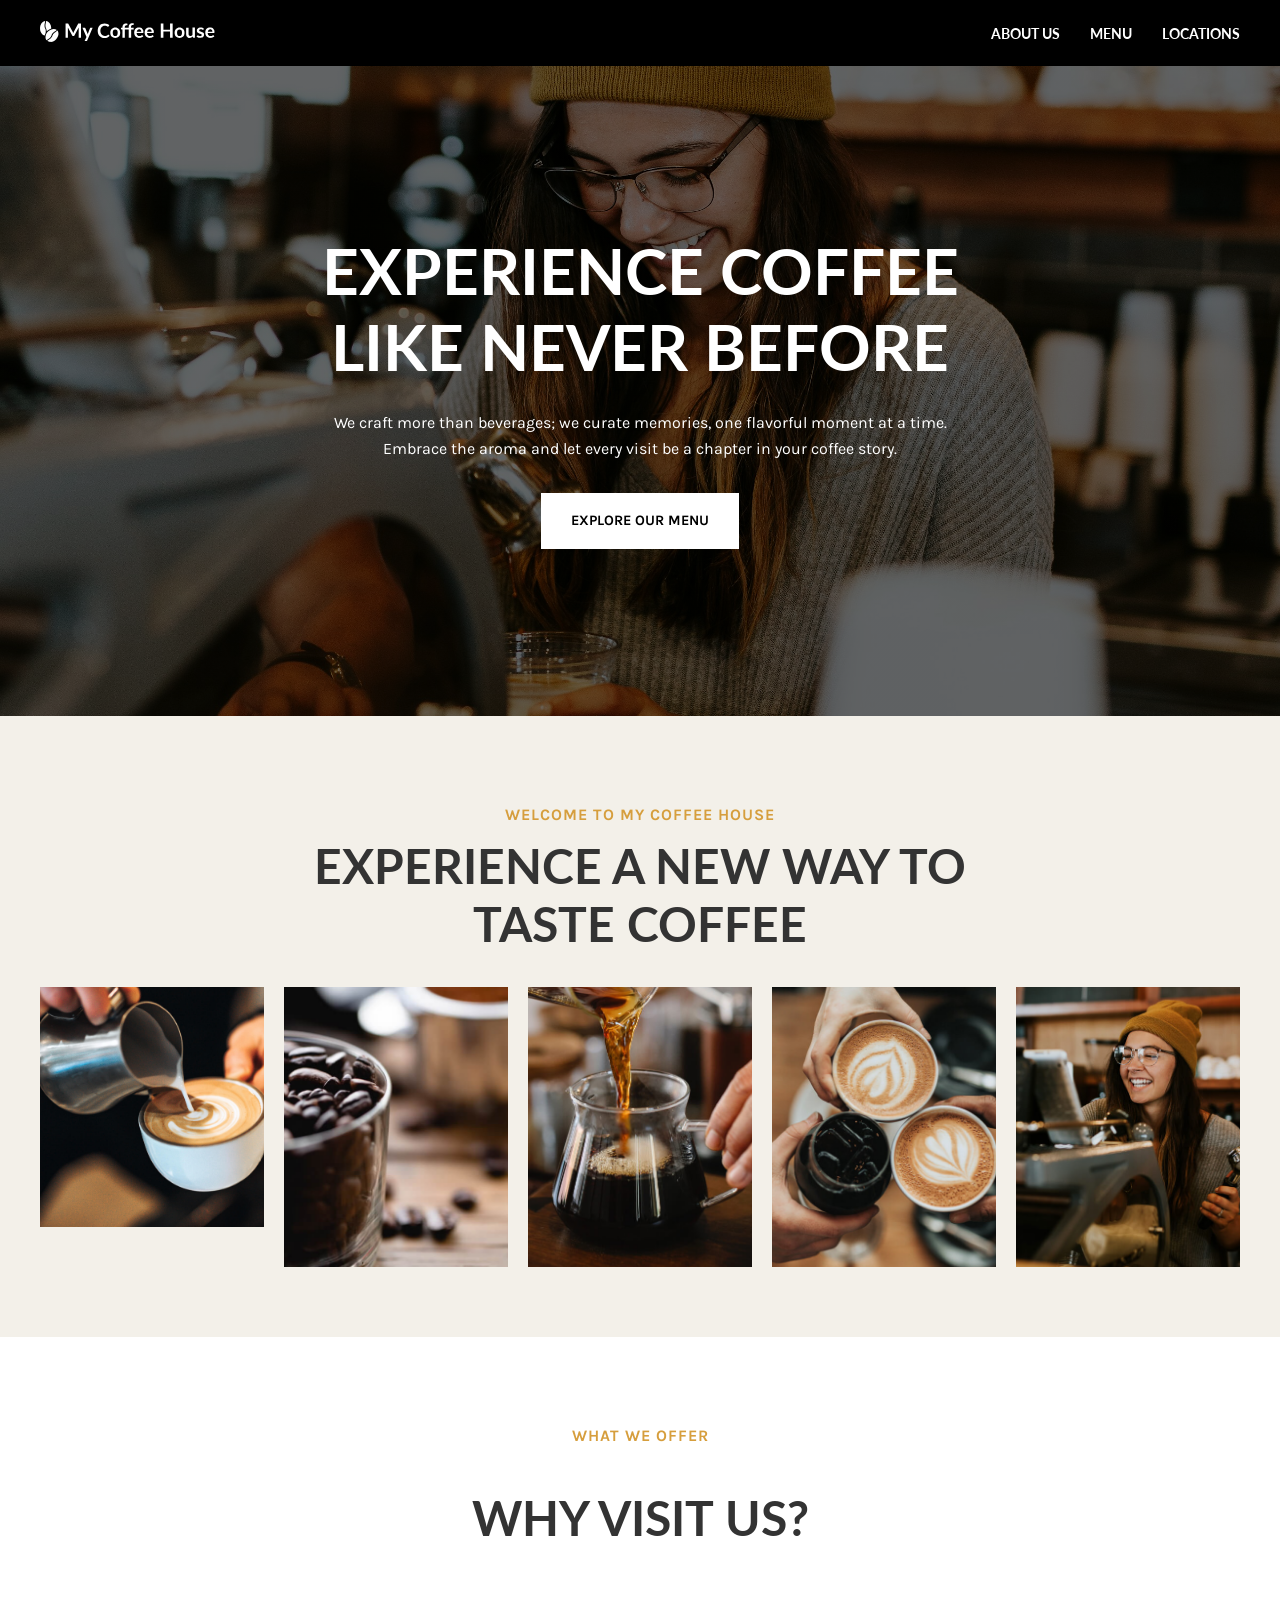
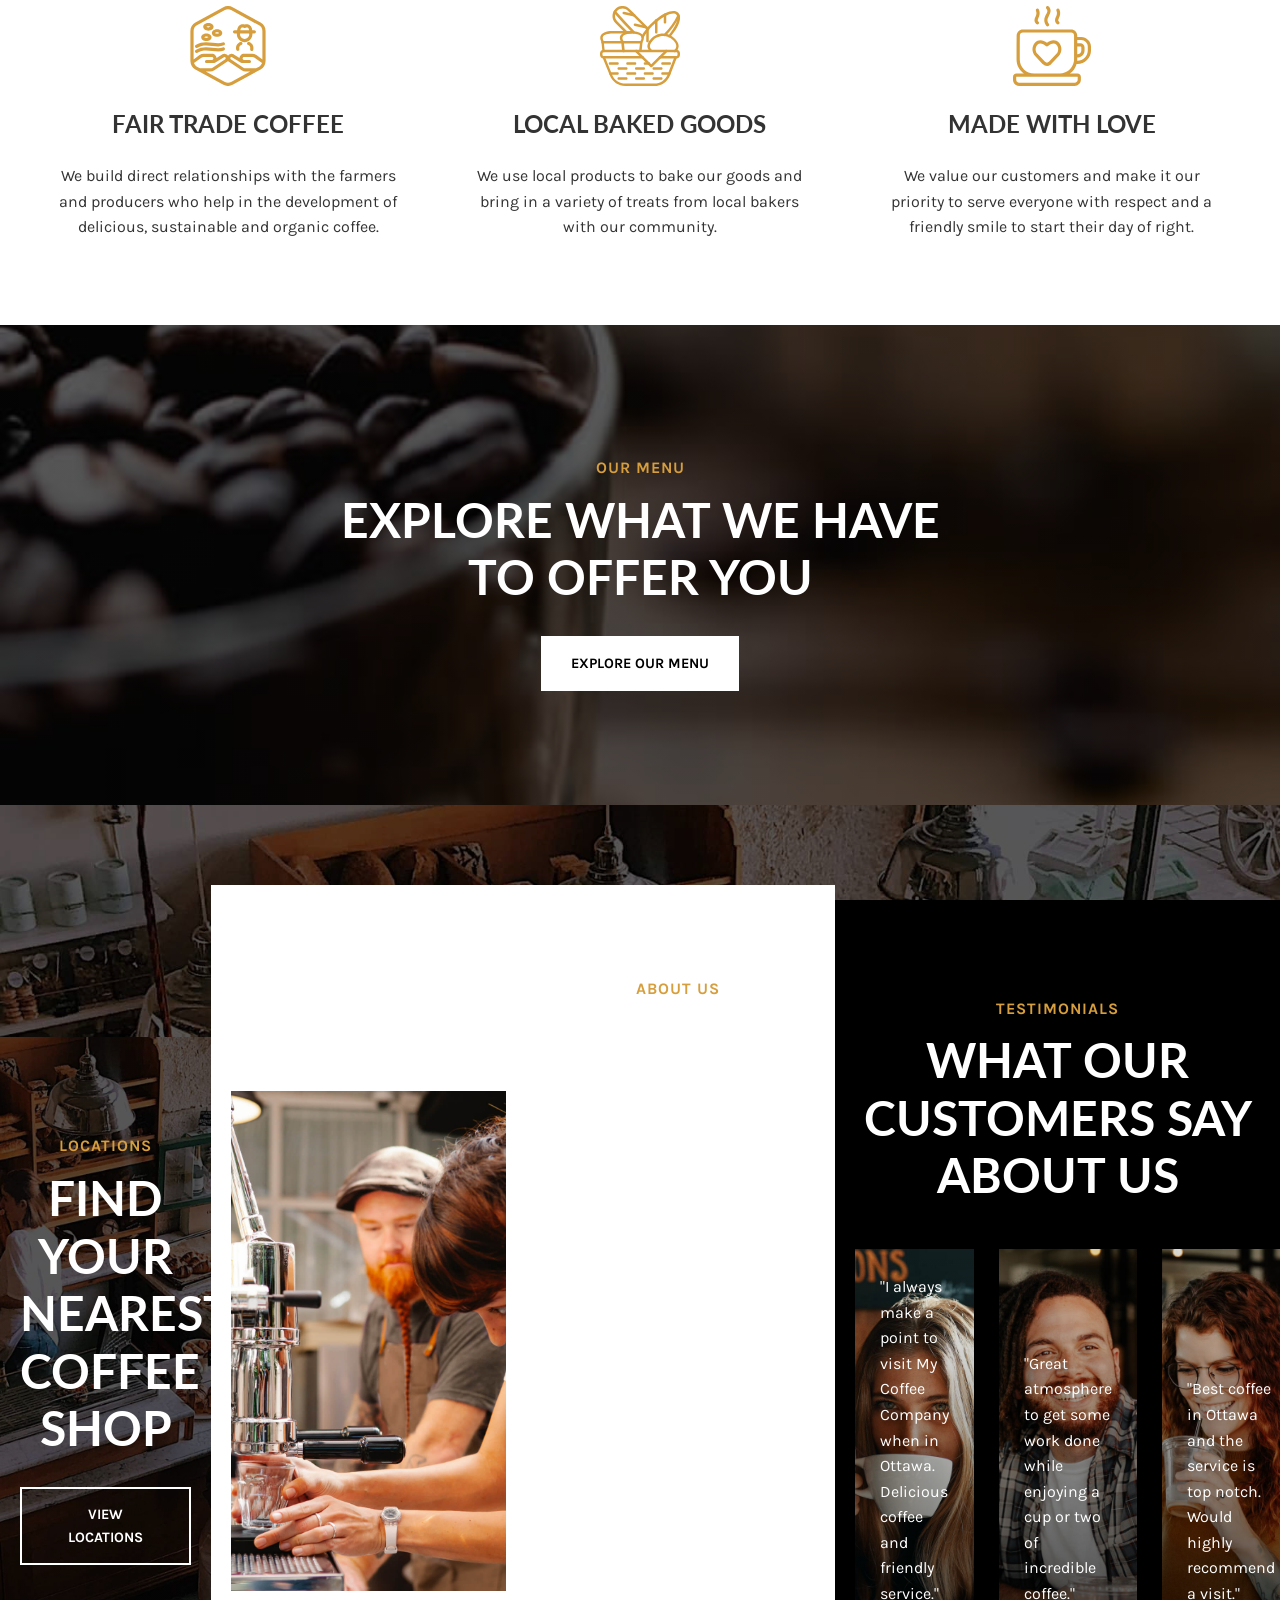
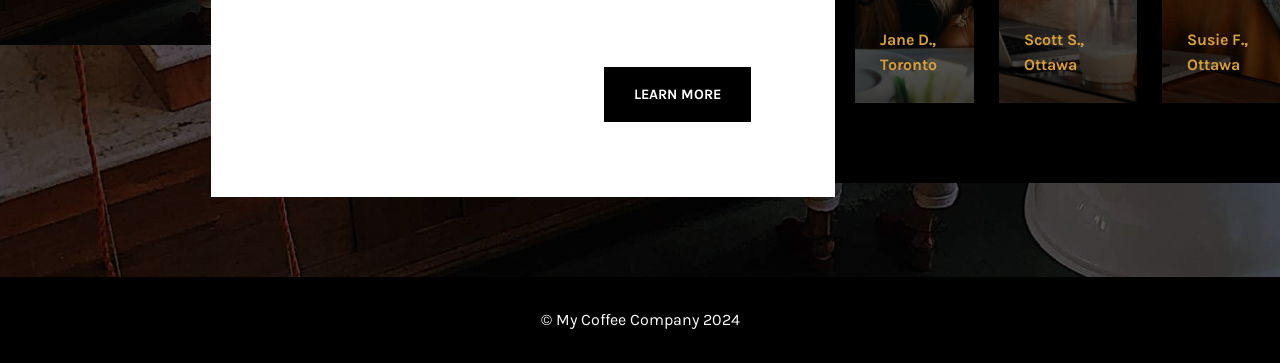
==== commit b2911aac: "Fix HTML structure and add code explanations" ====
--- a/index.html
+++ b/index.html
@@ -10,7 +10,8 @@
 </head>
 <body>
 
-<header class="site-header">
+<!-- Header contains the coffee shop logo and the navigation menu. -->
+    <header class="site-header">
     <nav class="container" aria-label="Main navigation">
         <a href="#home" class="logo" aria-label="My Coffee House homepage">
             <img src="images/my-coffee-shop-logo.svg" alt="My Coffee House">
@@ -26,7 +27,7 @@
 
 <main id="home">
 
-    <!-- Hero section -->
+<!-- This is the first section visitors see. It has a large background image, a heading, and a button to explore the menu. -->
     <section class="hero">
         <div class="container hero-content">
             <h1>Experience coffee like never before</h1>
@@ -39,7 +40,7 @@
         </div>
     </section>
 
-    <!-- Welcome and coffee gallery -->
+<!-- I added coffee photos to catch visitors' attention and show them what the coffee shop sells. -->
     <section class="coffee-gallery">
         <div class="container">
             <p class="section-label">Welcome to My Coffee House</p>
@@ -55,7 +56,7 @@
         </div>
     </section>
 
-    <!-- What we offer -->
+<!-- I added this section so customers can see what we offer and feel encouraged to buy more. -->
     <section class="offers">
         <div class="container">
             <p class="section-label">What we Offer</p>
@@ -94,7 +95,7 @@
         </div>
     </section>
 
-    <!-- Menu section -->
+<!-- I added this section to help visitors discover the drinks and products our coffee shop offers. -->
     <section id="menu" class="menu-section">
         <div class="container">
             <p class="section-label">Our Menu</p>
@@ -103,18 +104,18 @@
         </div>
     </section>
 
-    <!-- Locations section -->
+<!-- I added this section to help visitors find our coffee shop easily without having to search or ask for directions. -->    <section id="locations" class="locations">
     <section id="locations" class="locations">
-        <div class="container">
+         <div class="container">
             <p class="section-label">Locations</p>
             <h2>Find your nearest coffee shop</h2>
             <a href="#" class="btn btn-outline">View Locations</a>
         </div>
     </section>
 
-    <!-- About Us -->
-    <section id="about" class="about">
-        <div class="container about-grid">
+<!-- I added this section so visitors can learn about the story of our coffee shop. -->
+ <section id="about" class="about">
+    <div class="container about-grid">
             <div class="about-image">
                 <img src="images/about-us.jpeg" alt="Inside our coffee shop">
             </div>
@@ -145,7 +146,7 @@
         </div>
     </section>
 
-    <!-- Testimonials -->
+<!-- I added customer reviews to show visitors other people's experiences and help them trust our coffee shop. -->
     <section class="testimonials">
         <div class="container">
             <p class="section-label">Testimonials</p>
@@ -181,6 +182,7 @@
 
 </main>
 
+<!-- I added the footer to show the coffee shop name and copyright information at the bottom of the page. -->
 <footer class="footer">
     <div class="container">
         <p>&copy; My Coffee Company 2024</p>
--- a/css/main.css
+++ b/css/main.css
@@ -2,6 +2,7 @@
 @import url('https://fonts.googleapis.com/css2?family=Karla:wght@400;500;600;700&family=Lato:wght@400;700;900&display=swap');
 
 /* Base styles - mobile first */
+/* I used CSS variables to keep my website colors in one place so I can change them easily. */
 :root {
     --black: #000000;
     --white: #ffffff;
@@ -26,11 +27,13 @@
     line-height: 1.6;
 }
 
+/* I used max-width to keep images inside their containers on different screen sizes. */
 img {
     display: block;
     max-width: 100%;
 }
 
+/* I used a container to keep the content centered and leave space on both sides of the page. */
 .container {
     width: min(100% - 40px, 1200px);
     margin-inline: auto;
@@ -58,6 +61,7 @@
 }
 
 /* Header and navigation */
+/* I used Flexbox to organize the logo and navigation links and control the space between them. */
 .site-header {
     background: var(--black);
     padding: 20px 0;
@@ -74,6 +78,7 @@
     width: 180px;
 }
 
+/* I used Flexbox to organize the navigation links, add space between them, and let them wrap on smaller screens. */
 .nav-links {
     display: flex;
     justify-content: center;
@@ -419,3 +424,51 @@
         transition: none;
     }
 }
+.offer-icon {
+    width: 80px !important;
+    height: 80px !important;
+    object-fit: contain;
+    margin: 0 auto 20px;
+}
+/* Testimonials with background images */
+.testimonials {
+    background: #000;
+    color: #fff;
+}
+
+.testimonials blockquote {
+    min-height: 350px;
+    display: flex;
+    flex-direction: column;
+    justify-content: flex-end;
+    background-size: cover;
+    background-position: center;
+    color: #fff;
+    text-align: left;
+    padding: 25px;
+}
+
+.testimonials blockquote:nth-child(1) {
+    background-image: linear-gradient(
+        transparent,
+        rgba(0, 0, 0, 0.75)
+    ), url("../images/testimonial-1.jpeg");
+}
+
+.testimonials blockquote:nth-child(2) {
+    background-image: linear-gradient(
+        transparent,
+        rgba(0, 0, 0, 0.75)
+    ), url("../images/testimonial-2.jpeg");
+}
+
+.testimonials blockquote:nth-child(3) {
+    background-image: linear-gradient(
+        transparent,
+        rgba(0, 0, 0, 0.75)
+    ), url("../images/testimonial-3.jpeg");
+}
+
+.testimonials blockquote footer {
+    color: #d69e3d;
+}
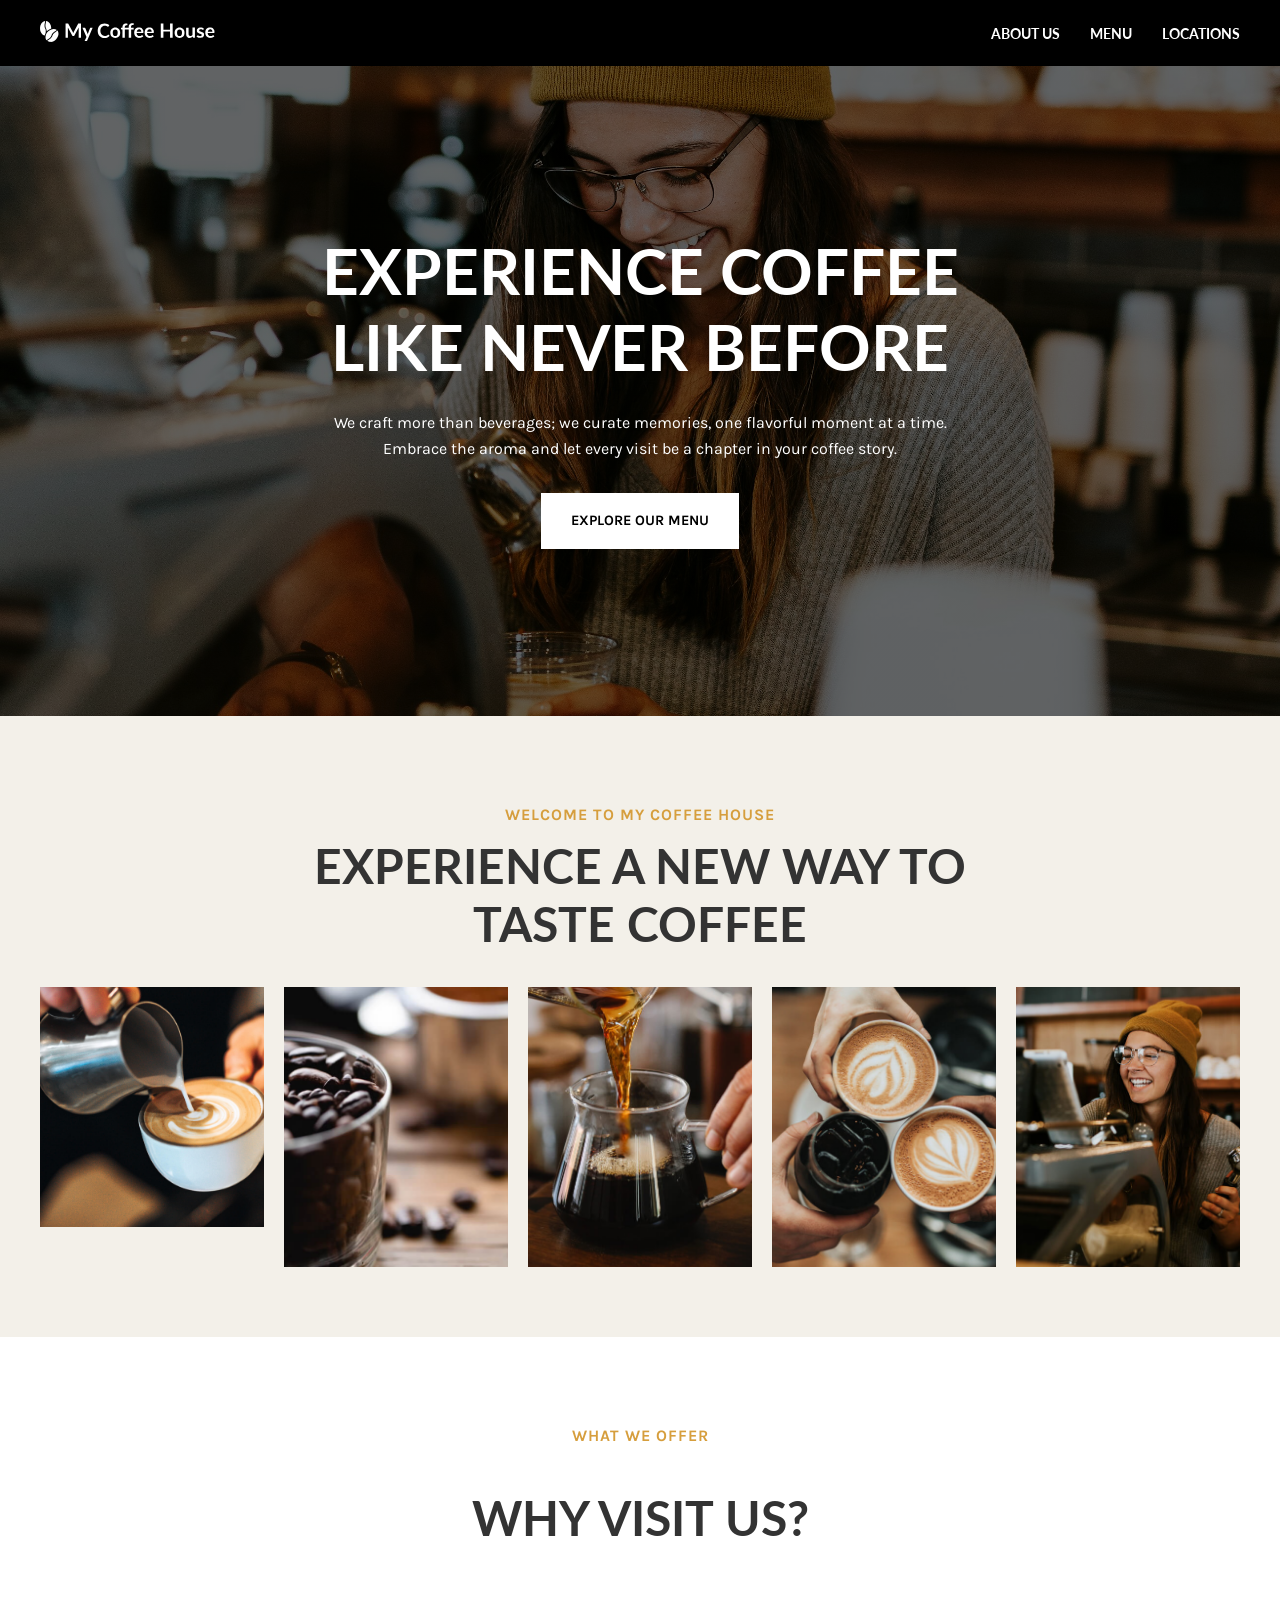
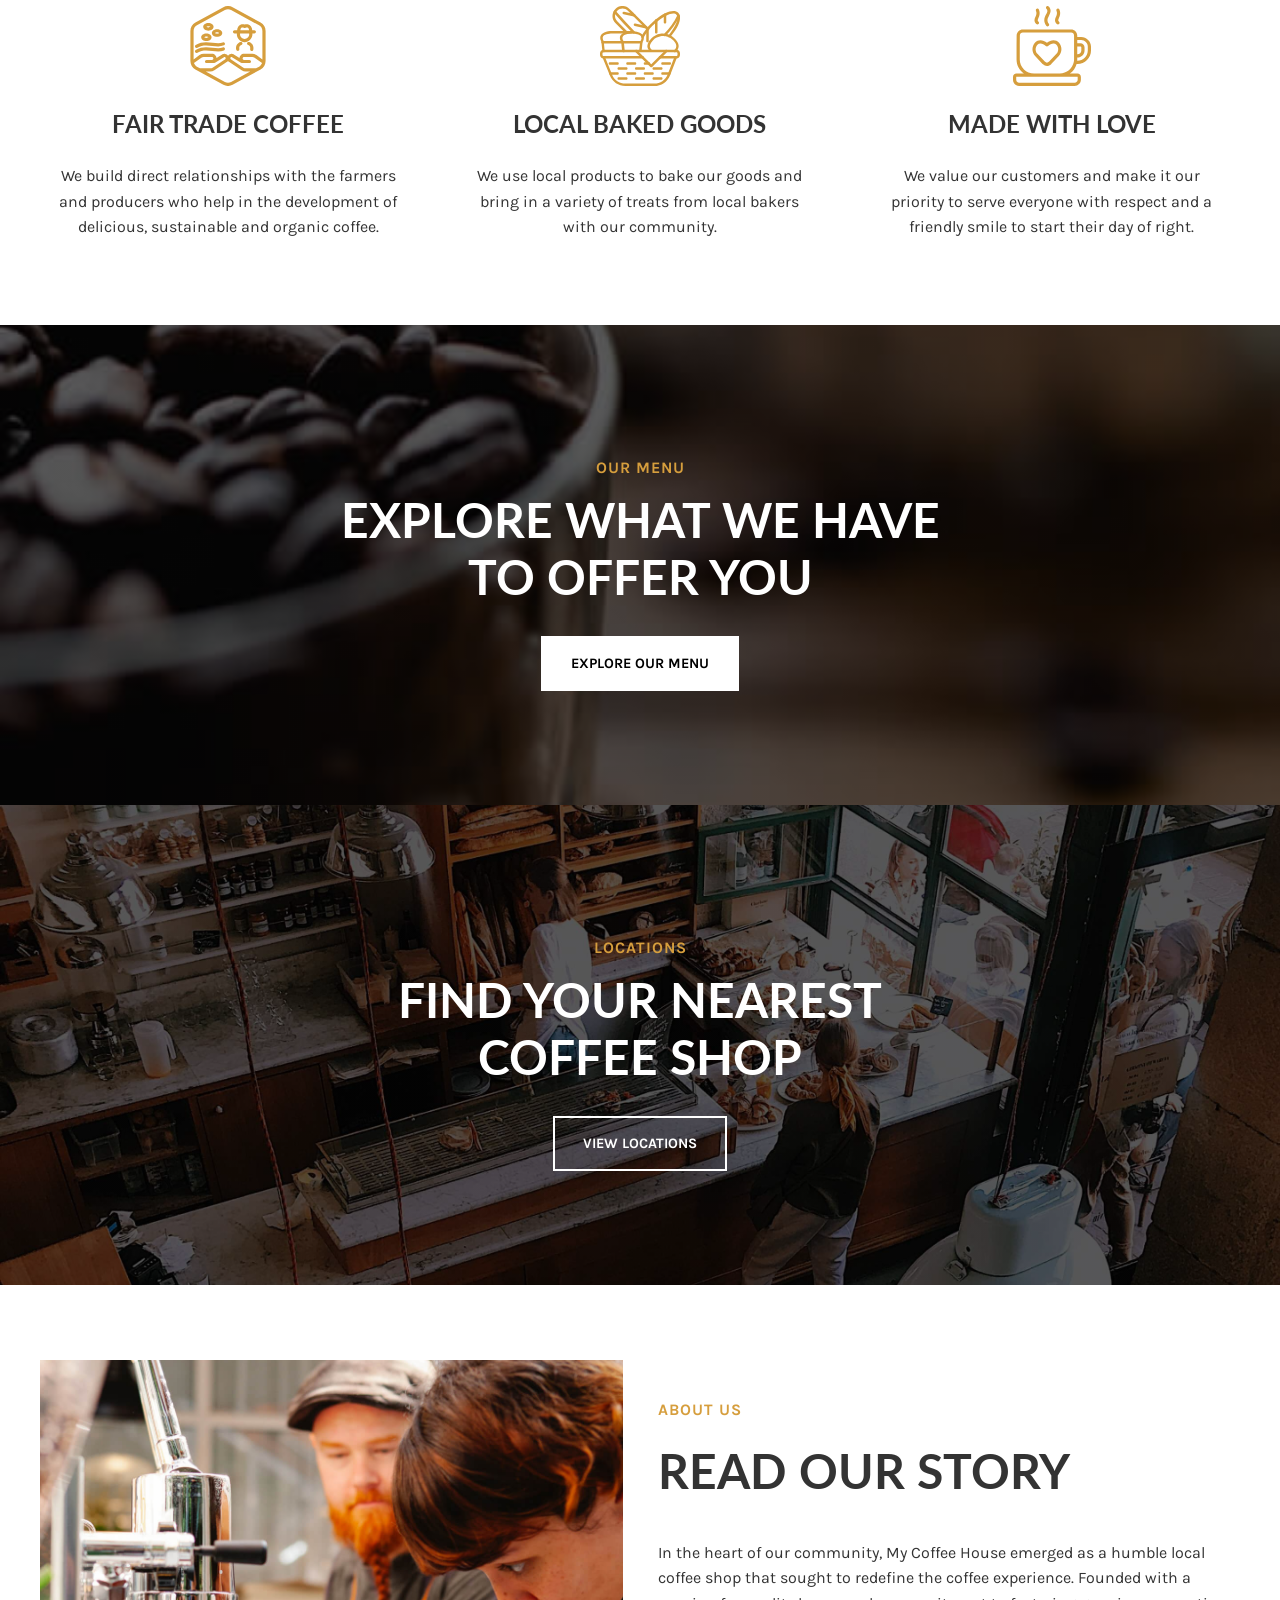
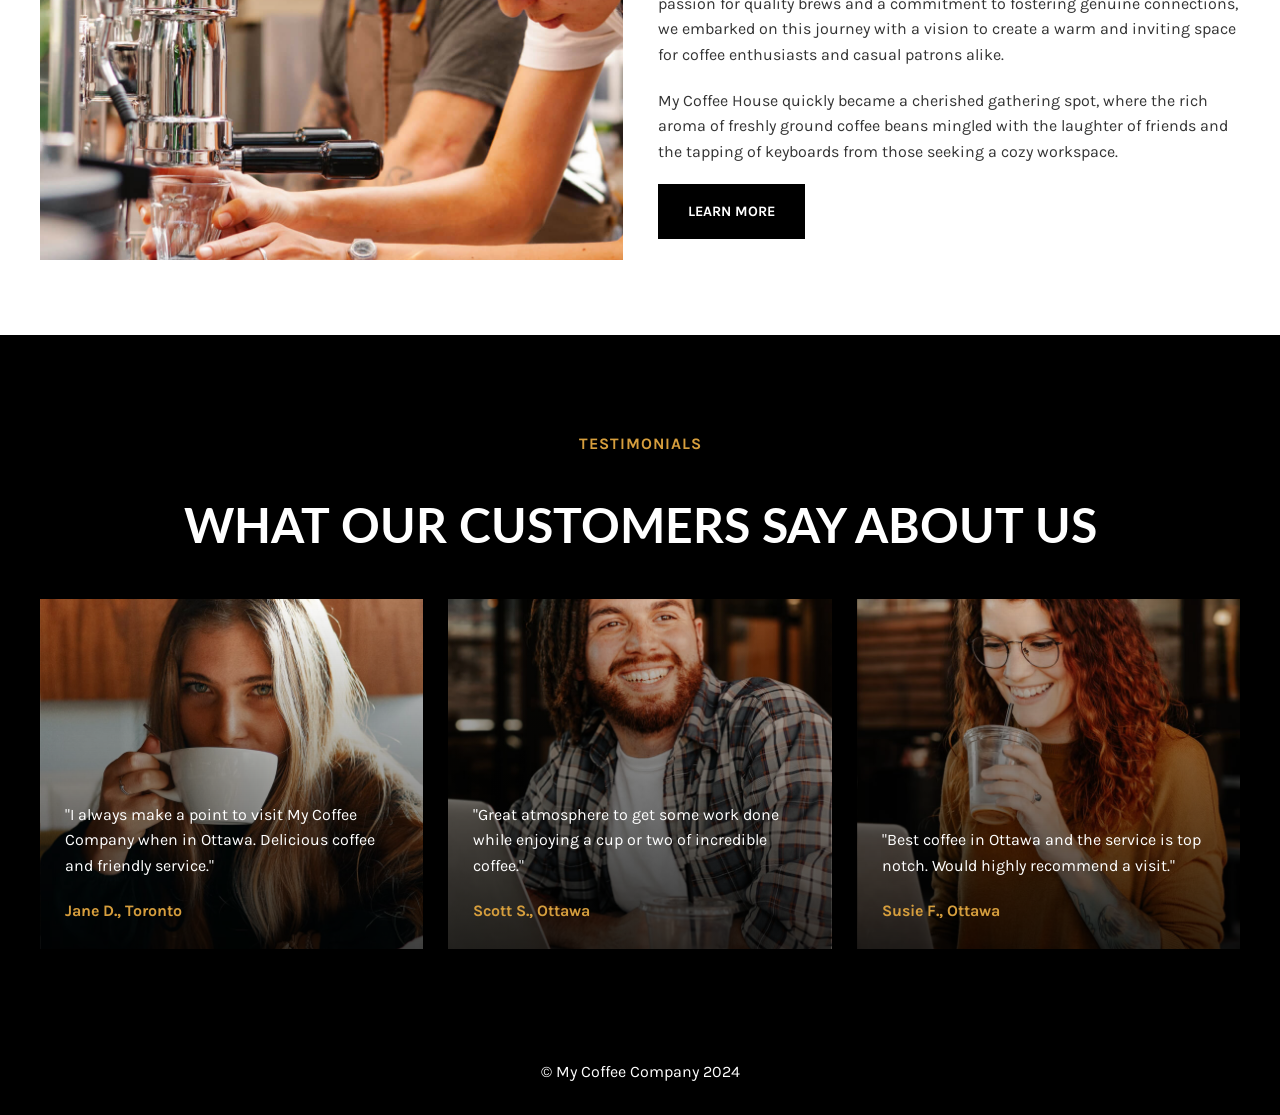
==== commit 6e79e3b0: "Fix duplicate Locations section in HTML" ====
--- a/index.html
+++ b/index.html
@@ -104,8 +104,15 @@
         </div>
     </section>
 
-<!-- I added this section to help visitors find our coffee shop easily without having to search or ask for directions. -->    <section id="locations" class="locations">
-    <section id="locations" class="locations">
+<!-- I added this section to help visitors find our coffee shop easily without having to search or ask for directions. -->    
+    <!-- AI assistance:
+I asked for help fixing the HTML section tags.
+I wanted to make sure the Locations and About sections
+were opened and closed correctly.
+AI suggested where to add and remove section tags.
+-->
+
+<section id="locations" class="locations">
          <div class="container">
             <p class="section-label">Locations</p>
             <h2>Find your nearest coffee shop</h2>
--- a/css/main.css
+++ b/css/main.css
@@ -28,6 +28,11 @@
 }
 
 /* I used max-width to keep images inside their containers on different screen sizes. */
+/* AI assistance:
+I asked for help understanding responsive images.
+AI explained how max-width: 100% keeps images
+from becoming wider than their containers.
+*/
 img {
     display: block;
     max-width: 100%;
@@ -62,6 +67,11 @@
 
 /* Header and navigation */
 /* I used Flexbox to organize the logo and navigation links and control the space between them. */
+/* AI assistance:
+I asked for help understanding Flexbox navigation.
+AI explained how display: flex, flex-direction,
+and gap control the arrangement of the links.
+*/
 .site-header {
     background: var(--black);
     padding: 20px 0;
@@ -424,6 +434,11 @@
         transition: none;
     }
 }
+/* AI assistance:
+I asked for help adjusting the SVG icon sizes.
+The goal was to make the three offer icons
+look consistent in the layout.
+*/
 .offer-icon {
     width: 80px !important;
     height: 80px !important;
